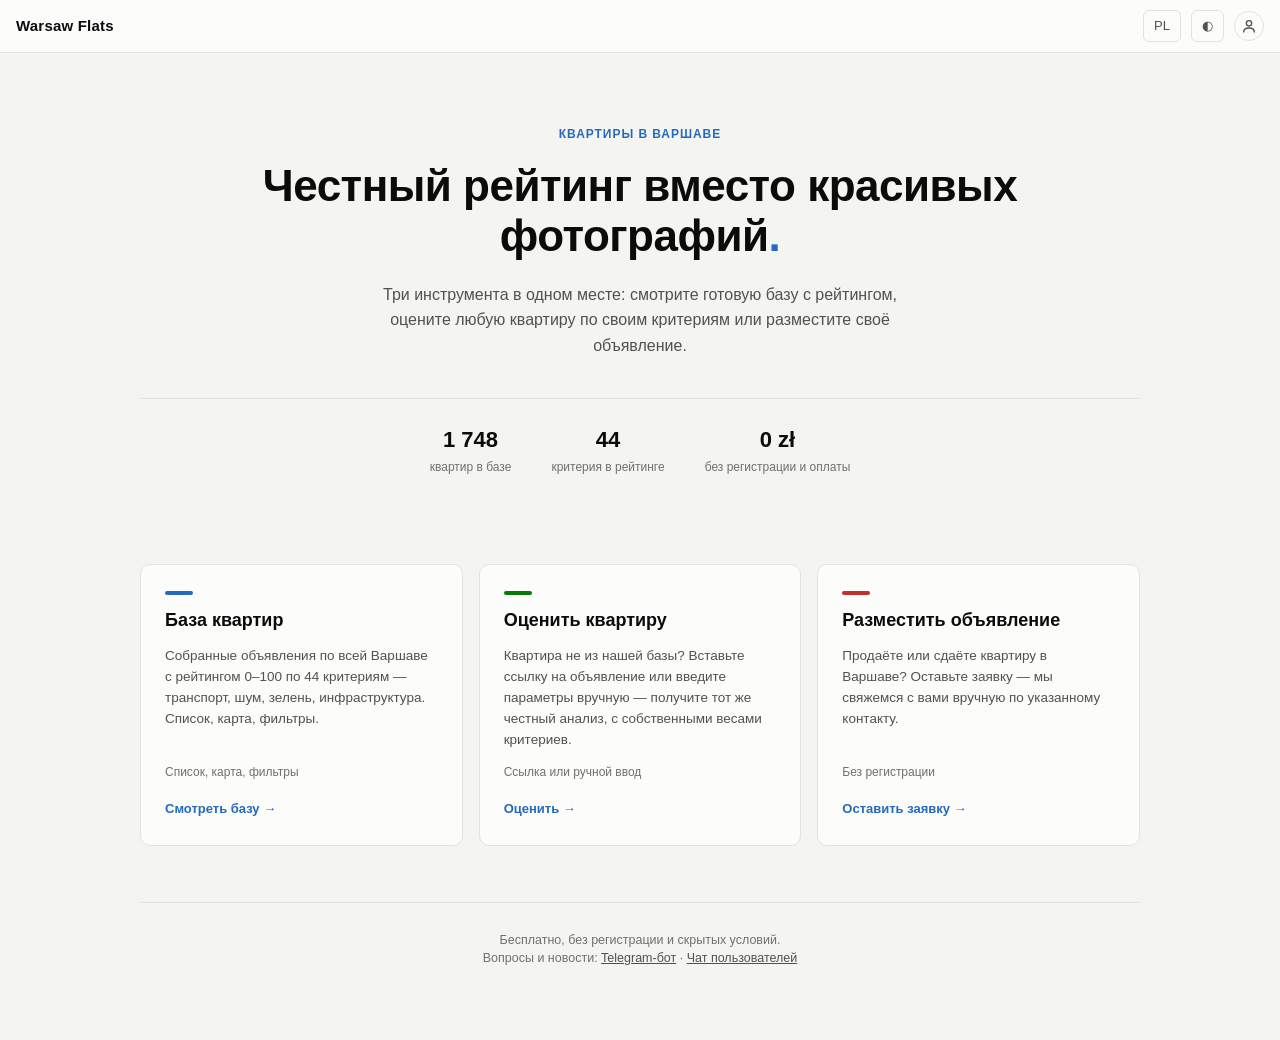
==== index.html @ 609e4dbf "Update site 2026-10-10 22:10" ====
<!doctype html>
<html lang="ru">
<head>
<meta charset="utf-8">
<meta name="viewport" content="width=device-width, initial-scale=1">
<!-- Хаб трёх модулей — без карты/Leaflet, CSP проще, чем у app.html. -->
<meta http-equiv="Content-Security-Policy" content="default-src 'self'; script-src 'self'; style-src 'self' 'unsafe-inline'; img-src 'self' data:; connect-src 'self' http://localhost:5050 http://127.0.0.1:5050 https://*.trycloudflare.com; font-src 'self'; object-src 'none'; base-uri 'none'; form-action 'none'">
<meta name="referrer" content="strict-origin-when-cross-origin">
<meta name="description" content="Warsaw Flats — база квартир в Варшаве с честным рейтингом, оценка любой квартиры по ссылке, размещение своего объявления.">
<title>Warsaw Flats</title>
<link rel="stylesheet" href="app.css?v=202610102210">
<link rel="stylesheet" href="ds.css?v=202610102210">
<style>
  /* Та же поправка, что у market.html/valuate.html/list-apartment.html:
     app.css держит html,body{height:100%}+body{display:flex;column} под
     «оболочку» app.html с внутренним скроллом списка — обычной странице
     это не подходит. */
  html, body { height: auto; min-height: 100%; }
  body { display: block; }

  /* Крупный герой + мелкая надпись-«эйбрау» над заголовком и акцентная
     точка в конце — приём с hubspot.com (референс юзера): там он держит
     внимание масштабом типографики, а не фото/иллюстрациями, чего у нас
     и нет. Свой акцентный цвет (--accent-fill), не их оранжевый. */
  .lnd-wrap { max-width: 1040px; margin: 0 auto; padding: 0 20px 72px; }
  .lnd-hero { padding: 72px 0 32px; text-align: center; }
  .lnd-eyebrow {
    display: block; font-size: 12px; font-weight: 700; letter-spacing: .08em;
    text-transform: uppercase; color: var(--accent-ink); margin: 0 0 18px;
  }
  .lnd-hero h1 {
    font-size: 44px; line-height: 1.15; margin: 0 0 20px; letter-spacing: -.5px;
    max-width: 780px; margin-left: auto; margin-right: auto;
  }
  .lnd-hero h1 .dot { color: var(--accent-fill); }
  .lnd-hero p { font-size: 16px; color: var(--ink-2); line-height: 1.6; max-width: 560px; margin: 0 auto; }

  /* Полоса честных цифр — тот же приём, что «Trusted by 306,000+ customers»
     у HubSpot, только без выдуманных масштабов: у нас реальные и скромные
     числа, и это нормально для личного проекта. */
  .lnd-stats {
    display: flex; justify-content: center; gap: 40px; flex-wrap: wrap;
    margin: 40px 0 0; padding: 24px 0 0; border-top: 1px solid var(--line);
  }
  .lnd-stats div { text-align: center; }
  .lnd-stats .n { font-size: 22px; font-weight: 700; color: var(--ink); font-variant-numeric: tabular-nums; }
  .lnd-stats .t { font-size: 12px; color: var(--ink-3); margin-top: 2px; }

  /* Три модуля — равноправные карточки, не одна главная + два второстепенных
     CTA (как на market.html, у той другая задача — питч для мигрантов). */
  .lnd-grid { display: grid; grid-template-columns: repeat(3, 1fr); gap: 16px; margin: 56px 0 0; }
  @media (max-width: 820px) { .lnd-grid { grid-template-columns: 1fr; } }

  .lnd-card {
    display: flex; flex-direction: column; gap: 12px;
    background: var(--surface); border: 1px solid var(--line); border-radius: var(--radius);
    padding: 26px 24px; text-decoration: none; color: var(--ink);
    transition: border-color .12s, transform .12s, box-shadow .12s;
  }
  .lnd-card:hover { border-color: var(--accent); transform: translateY(-2px); box-shadow: var(--shadow); }
  /* Цветной блок вместо эмодзи-иконки — тот же принцип, что цветные иконки
     у карточек HubSpot (Marketing Hub/Sales Hub), но абстрактный акцент,
     не пиктограмма: каждому модулю свой цвет из уже существующей палитры
     сайта (data-palette в body), не выдуманный новый. */
  .lnd-card .mark { width: 28px; height: 4px; border-radius: 2px; }
  .lnd-card:nth-child(1) .mark { background: var(--accent-fill); }
  .lnd-card:nth-child(2) .mark { background: var(--good); }
  .lnd-card:nth-child(3) .mark { background: var(--bad); }
  .lnd-card h2 { margin: 0; font-size: 18px; }
  .lnd-card p { margin: 0; font-size: 13.5px; color: var(--ink-2); line-height: 1.55; flex: 1; }
  .lnd-card .go {
    margin-top: 6px; font-size: 13px; font-weight: 600; color: var(--accent-ink);
    display: flex; align-items: center; gap: 4px;
  }
  .lnd-card .stat { font-size: 12px; color: var(--ink-3); }

  .lnd-foot { text-align: center; padding-top: 28px; margin-top: 56px; border-top: 1px solid var(--line); }
  .lnd-foot p { font-size: 12.5px; color: var(--ink-3); margin: 0; }

  @media (max-width: 600px) {
    .lnd-hero { padding: 48px 0 24px; }
    .lnd-hero h1 { font-size: 30px; }
    .lnd-stats { gap: 24px; }
  }

</style>
</head>
<body data-palette="#2a78d6,#0ca30c,#d03b3b">

<header class="top">
  <div class="brand">
    <strong style="font-size:15px;font-weight:700;letter-spacing:.2px;">Warsaw&nbsp;Flats</strong>
  </div>
  <div class="top-right">
    <button id="lang" class="ghost" title="Język / Язык">PL</button>
    <button id="theme" class="ghost" data-i18n-title="theme_t" data-i18n-aria="theme_t"
            title="Светлая / тёмная тема" aria-pressed="false">◐</button>
    <div class="profile" id="profile">
      <button id="profile-btn" class="ghost profile-btn" type="button"
              aria-haspopup="true" aria-expanded="false" aria-controls="profile-menu"
              data-i18n-aria="profile_a" aria-label="Профиль: избранное и скрытые">
        <svg width="16" height="16" viewBox="0 0 24 24" fill="none" stroke="currentColor"
             stroke-width="2" stroke-linecap="round" stroke-linejoin="round" aria-hidden="true">
          <circle cx="12" cy="8" r="4"></circle><path d="M4 21c0-4 4-6 8-6s8 2 8 6"></path>
        </svg>
        <span class="profile-dot" id="profile-dot" hidden></span>
      </button>
      <!-- Меню профиля по макету «Мой профиль» (канвас, 29.09) — одинаковое на всех
           страницах; тексты и счётчики — site-ui.js::initProfile (на app.html —
           app.js: там «Избранное»/«Скрытые» — переключатели списка). -->
      <div class="ds-popover profile-menu" id="profile-menu" hidden>
        <div class="ds-popover__head"><span class="ds-note" id="menu-status" data-i18n="profile_device">Это устройство · без входа</span></div>
        <div class="ds-popover__body menu-list">
          <a class="menu-row" id="menu-fav" href="app.html?view=fav"><span data-i18n="menu_fav">Избранное</span><span class="ds-pill__count menu-badge" hidden>0</span></a>
          <a class="menu-row" id="menu-hidden" href="app.html?view=hidden"><span data-i18n="menu_hidden">Скрытые</span><span class="ds-pill__count menu-badge" hidden>0</span></a>
          <a class="menu-row" id="menu-places" href="app.html#places"><span data-i18n="menu_places">Мои места</span><span class="ds-pill__count menu-badge" hidden>0</span></a>
          <a class="menu-row" id="menu-profile" href="profile.html"><span data-i18n="menu_profile">Мой профиль →</span></a>
        </div>
        <div class="ds-popover__foot" id="menu-login-foot">
          <a class="ds-btn ds-btn--link menu-login" href="https://t.me/Flats_Warsaw_Bot" target="_blank" rel="noopener" data-i18n="menu_login">Войти через Telegram</a>
        </div>
      </div>
    </div>
  </div>
</header>

<div class="lnd-wrap">

  <section class="lnd-hero">
    <span class="lnd-eyebrow" data-i18n="eyebrow">Квартиры в Варшаве</span>
    <h1><span data-i18n="hero_h1">Честный рейтинг вместо красивых фотографий</span><span class="dot">.</span></h1>
    <p data-i18n="hero_p">Три инструмента в одном месте: смотрите готовую базу с рейтингом,
      оцените любую квартиру по своим критериям или разместите своё
      объявление.</p>

    <div class="lnd-stats">
      <div><div class="n" id="lnd-count">—</div><div class="t" data-i18n="stat_count">квартир в базе</div></div>
      <div><div class="n">44</div><div class="t" data-i18n="stat_criteria">критерия в рейтинге</div></div>
      <div><div class="n">0&nbsp;zł</div><div class="t" data-i18n="stat_free">без регистрации и оплаты</div></div>
    </div>
  </section>

  <div class="lnd-grid">

    <a class="lnd-card" href="app.html">
      <span class="mark"></span>
      <h2 data-i18n="card1_h2">База квартир</h2>
      <p data-i18n="card1_p">Собранные объявления по всей Варшаве с рейтингом 0–100 по 44
        критериям — транспорт, шум, зелень, инфраструктура. Список, карта,
        фильтры.</p>
      <span class="stat" data-i18n="card1_stat">Список, карта, фильтры</span>
      <span class="go" data-i18n="card1_go">Смотреть базу →</span>
    </a>

    <a class="lnd-card" href="valuate.html">
      <span class="mark"></span>
      <h2 data-i18n="card2_h2">Оценить квартиру</h2>
      <p data-i18n="card2_p">Квартира не из нашей базы? Вставьте ссылку на объявление
        или введите параметры вручную — получите тот же честный анализ, с
        собственными весами критериев.</p>
      <span class="stat" data-i18n="card2_stat">Ссылка или ручной ввод</span>
      <span class="go" data-i18n="card2_go">Оценить →</span>
    </a>

    <a class="lnd-card" href="list-apartment.html">
      <span class="mark"></span>
      <h2 data-i18n="card3_h2">Разместить объявление</h2>
      <p data-i18n="card3_p">Продаёте или сдаёте квартиру в Варшаве? Оставьте заявку — мы
        свяжемся с вами вручную по указанному контакту.</p>
      <span class="stat" data-i18n="card3_stat">Без регистрации</span>
      <span class="go" data-i18n="card3_go">Оставить заявку →</span>
    </a>

  </div>

  <div class="lnd-foot">
    <p data-i18n="foot_p">Бесплатно, без регистрации и скрытых условий.</p>
    <p class="site-contacts">
      <span data-i18n="contacts_lbl">Вопросы и новости:</span>
      <a href="https://t.me/Flats_Warsaw_Bot" target="_blank" rel="noopener" data-i18n="contacts_bot">Telegram-бот</a>
      <span aria-hidden="true">·</span>
      <a href="https://t.me/+MnKC3mml9b0xYjc0" target="_blank" rel="noopener" data-i18n="contacts_chat">Чат пользователей</a>
    </p>
  </div>

</div>

<script src="homepage.js?v=202610102210" type="module"></script>

</body>
</html>
---- app.css ----
/* Warsaw Flats — прототип нового интерфейса.
   Роли-переменные, а не сырые hex: светлая/тёмная тема меняются в одном месте.
   Значения — из проверенной палитры (см. dataviz/references/palette.md);
   контраст к обеим поверхностям ≥3:1 проверен. */

:root {
  color-scheme: light;
  --surface:        #fcfcfb;   /* карточки, панели */
  --plane:          #f4f4f1;   /* фон страницы, под карточками */
  --line:           #e3e2dd;
  --ink:            #0b0b0b;
  --ink-2:          #52514e;   /* вторичный текст */
  /* Аудит a11y-18: #86857f давал 3.61:1 на --surface и 3.36:1 на --plane —
     ниже нормы AA 4.5:1 для мелкого текста (.filters label 12px, .count
     13px, .facts dt 12.5px, .rrow 12px и др.). Тот же приём, что у a11y-19
     (--good/--bad) — темнее, посчитано программно под обе поверхности. */
  --ink-3:          #71706b;   /* подписи, единицы — 4.83:1/4.5:1 на surface/plane */
  --accent:         #2a78d6;   /* шкалы осей: одна величина — один hue */
  --accent-soft:    #cde2fb;   /* дорожка шкалы */
  /* Акцент для ТЕКСТА. Отдельно от --accent: тот подобран для заливок и на
     светлом фоне даёт 4.30:1 — ниже нормы 4.5 для мелкого текста.
     Здесь на шаг темнее (5.26:1), в тёмной теме наоборот светлее (4.79:1). */
  --accent-ink:     #256abf;
  /* Заливка выбранных состояний (вкладка, чип, раскрытая панель). Тоже
     отдельно от --accent: белый текст на нём даёт 4.42:1 в светлой теме и
     3.64:1 в тёмной — ниже нормы. На этом шаге 5.39:1 в обеих. */
  --accent-fill:    #256abf;
  /* Аудит a11y-19: --good/--bad не были переопределены в тёмной теме —
     значения ниже подобраны отдельно под каждую пару поверхностей (surface/
     plane), тот же приём, что уже применён к --accent-ink/--accent-fill выше.
     Заодно у САМОГО --good нашёлся отдельный, не связанный с темой изъян:
     #0ca30c даёт 3.27:1 на светлом --surface — ниже нормы 4.5:1 для мелкого
     текста (.fair.good 11.5px, .cmp-best 12.5px) независимо от темы; сюда
     взята более тёмная версия. --bad на светлом уже был ок по --surface
     (4.68:1), но на --plane — 4.36:1, тоже чуть ниже нормы; тоже подтянут. */
  --good:           #087a08;   /* дешевле рынка — 5.39:1/5.02:1 на surface/plane */
  --bad:            #c03030;   /* дороже рынка — 5.52:1/5.14:1 на surface/plane */
  /* высота шапки + полосы фильтров: под ними начинается шторка */
  --chrome-h:       88px;
  --radius:         10px;
  --shadow:         0 1px 3px rgba(0,0,0,.07), 0 6px 20px rgba(0,0,0,.05);
}
@media (prefers-color-scheme: dark) {
  :root:where(:not([data-theme="light"])) {
    color-scheme: dark;
    --surface: #1a1a19; --plane: #0d0d0d; --line: #333330;
    --ink: #ffffff; --ink-2: #c3c2b7; --ink-3: #8b8a81;
    --accent: #3987e5; --accent-soft: #184f95; --accent-ink: #3987e5; --accent-fill: #256abf;
    /* --good/--bad светлой темы (#087a08/#c03030) слишком тёмные для тёмного
       фона — 3.15:1/5.?:1, первое ниже нормы. Свои значения под тёмные
       surface/plane (аудит a11y-19). */
    --good: #16cc16; --bad: #e06060;
    --shadow: 0 1px 3px rgba(0,0,0,.5), 0 6px 20px rgba(0,0,0,.4);
  }
}
:root[data-theme="dark"] {
  color-scheme: dark;
  --surface: #1a1a19; --plane: #0d0d0d; --line: #333330;
  --ink: #ffffff; --ink-2: #c3c2b7; --ink-3: #8b8a81;
  --accent: #3987e5; --accent-soft: #184f95; --accent-ink: #3987e5; --accent-fill: #256abf;
  --good: #16cc16; --bad: #e06060;
  --shadow: 0 1px 3px rgba(0,0,0,.5), 0 6px 20px rgba(0,0,0,.4);
}

* { box-sizing: border-box; }
/* Страница не должна ездить вбок ни при какой ширине: смотреть там нечего,
   а на телефоне это читается как поломка. Переполнение шапки чиним по месту
   (ниже), а это — страховка на случай, если что-то ещё вылезет за край. */
html, body { height: 100%; max-width: 100%; overflow-x: hidden; }
body {
  margin: 0; background: var(--plane); color: var(--ink);
  font: 14px/1.5 -apple-system, BlinkMacSystemFont, "Segoe UI", Roboto, sans-serif;
  display: flex; flex-direction: column;
}

/* ── Шапка ───────────────────────────────────────────────────────────────── */
.top {
  display: flex; justify-content: space-between; align-items: center; gap: 16px;
  padding: 10px 16px; background: var(--surface); border-bottom: 1px solid var(--line);
}
.brand { display: flex; align-items: baseline; gap: 10px; }
.brand-home {
  font: inherit; font-size: 15px; font-weight: 700; letter-spacing: .2px;
  color: var(--ink); background: none; border: 0; padding: 0; cursor: pointer; border-radius: 4px;
  text-decoration: none; display: inline-block;   /* класс общий с <a> на других страницах */
}
.brand-home:hover { color: var(--accent-ink); }
.brand-home:focus-visible { outline: 2px solid var(--accent-ink); outline-offset: 3px; }
.count { color: var(--ink-3); font-size: 13px; white-space: nowrap; }
/* «🚫 N скрыто» рядом со счётчиком — ссылка-переключатель показа скрытых */
.count-hidden { background: none; border: 0; padding: 0 2px; font: inherit; font-size: 13px;
  color: var(--accent-ink); cursor: pointer; white-space: nowrap; margin: 0 auto 0 -4px; }
.count-hidden:hover { text-decoration: underline; }
.top-right { display: flex; align-items: center; gap: 10px; }
.sort { display: flex; align-items: center; gap: 6px; color: var(--ink-2); font-size: 13px; }

select, input[type=number] {
  background: var(--surface); color: var(--ink);
  border: 1px solid var(--line); border-radius: 6px; padding: 4px 7px; font: inherit; font-size: 13px;
}
input[type=number] { width: 76px; }
input[type=number]::-webkit-outer-spin-button,
input[type=number]::-webkit-inner-spin-button { -webkit-appearance: none; margin: 0; }
input[type=number] { -moz-appearance: textfield; }

.ghost {
  background: var(--surface); color: var(--ink-2); border: 1px solid var(--line);
  border-radius: 6px; padding: 5px 10px; font: inherit; font-size: 13px; cursor: pointer;
}
.ghost:hover { border-color: var(--ink-3); color: var(--ink); }
/* Кнопка «Фильтры» выглядит ровно как НЕвыбранная вкладка. Никакой подсветки:
   заливка в этой шапке означает «этот раздел открыт» и принадлежит вкладкам
   «Список»/«Карта». Отмечать ею ещё и наличие активных фильтров — значит
   давать одному приёму два несовместимых смысла. */
#flt-toggle {
  background: var(--surface); color: var(--ink-2);
  border: 1px solid var(--line); border-radius: 6px;
  padding: 5px 12px; font-size: 13px;
}
#flt-toggle:hover { border-color: var(--ink-3); color: var(--ink); }
/* Раскрытая панель = выбранный раздел, вид ровно как у активной вкладки */
#flt-toggle[aria-expanded="true"] {
  background: var(--accent-fill); border-color: var(--accent-fill); color: #fff;
}

/* ── Фильтры: компактная строка (пилюли) + чипы активных + полная панель ────
   Было: одна открытая полоса лейблов. Стало (аудит 2026-09-22, макет Design):
   3 «быстрых» пилюли со своими поповерами (Цена/Комнаты/Район, переиспользуют
   те же #f-pmin.. и т.д.) + «Ещё фильтры N» → полная панель секциями + чипы
   активных фильтров под строкой. На телефоне поповеров нет — всё содержимое
   идёт одной лентой секций внутри той же полноэкранной шторки, что и раньше
   (см. @media ниже). */
.filters {
  display: flex; flex-direction: column; position: relative;
  background: var(--surface); border-bottom: 1px solid var(--line);
}
/* Заголовок панели нужен только на телефоне, где она открывается поверх экрана */
.flt-head { display: none; }

.flt-bar { display: flex; flex-wrap: wrap; align-items: center; gap: 8px; padding: 9px 16px; }
.flt-spacer { flex: 1; }
.reset-link {
  background: none; border: none; color: var(--ink-3); font: inherit; font-size: 12px;
  cursor: pointer; text-decoration: underline;
}
.reset-link:hover { color: var(--ink-2); }
.btn-primary {
  background: var(--accent-fill); color: #fff; border: none; border-radius: 8px;
  padding: 9px 18px; font: inherit; font-size: 13px; font-weight: 600; cursor: pointer;
}
.btn-primary:hover { filter: brightness(1.06); }

/* Пилюли: Цена / Комнаты / Район / «Ещё фильтры» */
.pop { position: relative; }
.pill {
  display: flex; align-items: center; gap: 6px;
  background: var(--surface); color: var(--ink); border: 1px solid var(--line);
  border-radius: 999px; padding: 7px 12px 7px 14px; font: inherit; font-size: 13px; cursor: pointer;
  white-space: nowrap;
}
.pill:hover { border-color: var(--ink-3); }
.pill[aria-expanded="true"] { border-color: var(--accent); }
.pill-val { color: var(--accent-ink); font-weight: 600; }
.pill-car { color: var(--ink-3); font-size: 11px; }
.pill-more { border-color: var(--line); color: var(--ink-2); }
.pill-more.pill-on, .pill-more[aria-expanded="true"] {
  background: var(--accent-fill); border-color: var(--accent-fill); color: #fff;
}
.pill-more.pill-on .pill-badge, .pill-more[aria-expanded="true"] .pill-badge {
  background: #fff; color: var(--accent-ink);
}
.pill-badge {
  background: var(--accent-fill); color: #fff; border-radius: 999px;
  font-size: 11px; font-weight: 700; padding: 1px 7px; min-width: 16px; text-align: center;
}

/* Поповеры пилюль — тот же приём, что у .axf-box (плавающая карточка) */
.pop-box {
  position: absolute; z-index: 900; top: calc(100% + 6px); left: 0;
  min-width: 220px; padding: 12px 14px;
  background: var(--surface); border: 1px solid var(--line);
  border-radius: var(--radius); box-shadow: var(--shadow);
}
.pop-box-wide { min-width: 260px; }
.pop-box[hidden] { display: none; }

/* Активные фильтры — чипами, с крестиком на каждом */
.flt-chips { display: flex; flex-wrap: wrap; gap: 6px; padding: 0 16px 10px; }
.flt-chips[hidden] { display: none; }
.achip {
  display: flex; align-items: center; gap: 6px;
  border: 1px solid var(--line); background: var(--plane); color: var(--ink-2);
  border-radius: 999px; padding: 5px 6px 5px 12px; font-size: 12px;
}
.achip button {
  border: 0; background: none; color: var(--ink-3); font-size: 13px; line-height: 1;
  cursor: pointer; padding: 2px;
}
.achip button:hover { color: var(--ink); }

/* Полная панель фильтров: пристыкована к колонке списка (та же ширина, тот же
   левый край), а не произвольная плавающая карточка — иначе она визуально
   не «принадлежала» ни списку, ни фильтрам сверху. Верхние углы не скруглены —
   она встык продолжает полосу фильтров, а не парит отдельно от неё. */
.flt-panel {
  position: absolute; z-index: 900; top: 100%; left: 0;
  width: var(--list-w, 380px); max-height: min(78vh, 700px);
  display: flex; flex-direction: column;
  background: var(--surface); border: 1px solid var(--line); border-top: none;
  border-radius: 0 0 12px 12px; box-shadow: var(--shadow); overflow: hidden;
}
.flt-panel[hidden] { display: none; }
.flt-panel-body { flex: 1; overflow-y: auto; padding: 16px 18px; display: flex; flex-direction: column; gap: 20px; }
.flt-panel-foot {
  flex: 0 0 auto; border-top: 1px solid var(--line); padding: 12px 18px;
  display: flex; align-items: center; justify-content: space-between;
}
/* «Быстрые» — домашняя секция для полей Цены/Комнат только на телефоне
   (на десктопе те же поля живут в поповерах пилюль, см. moveQuickFields в app.js) */
#fgrp-quick { display: none; }

.fgrp-t {
  margin: 0 0 10px; font-size: 11px; font-weight: 700; letter-spacing: .03em;
  text-transform: uppercase; color: var(--ink-2);
}
.field-label { display: block; font-size: 12px; color: var(--ink-2); margin: 10px 0 6px; }
.field-label:first-of-type { margin-top: 0; }
.fld-row { display: flex; gap: 8px; }
.fld { flex: 1; min-width: 0; }
.fld > span { display: block; font-size: 11px; color: var(--ink-2); margin-bottom: 3px; }
.fld-narrow { max-width: 120px; }

/* Ввод личного адреса прямо на сайте (юзер 2026-09-27) — считает бэкенд
   6.valuate/api.py::/commute, работает только локально (см. commute_hint
   в app.js) — поэтому вся секция скрыта на публичном сайте (bindCommuteSetup). */
.commute-row { display: flex; gap: 8px; }
.commute-row input[type=text] {
  flex: 1; min-width: 0;
  background: var(--surface); color: var(--ink);
  border: 1px solid var(--line); border-radius: 6px; padding: 4px 8px; font: inherit; font-size: 13px;
}
.commute-msg { font-size: 12px; color: var(--ink-2); margin-top: 6px; }
.commute-msg.err { color: var(--bad); }

.dist-list {
  border: 1px solid var(--line); border-radius: 8px; padding: 8px 10px;
  max-height: 160px; overflow-y: auto; display: flex; flex-direction: column; gap: 6px;
}
.dist-list label { display: flex; align-items: center; gap: 8px; font-size: 13px; color: var(--ink); cursor: pointer; }

.chips { display: flex; gap: 6px; flex-wrap: wrap; }
.chip {
  border: 1px solid var(--line); background: var(--surface); color: var(--ink-2);
  border-radius: 999px; padding: 5px 12px; font-size: 12px; cursor: pointer; user-select: none;
}
.chip[aria-pressed="true"] { background: var(--accent-fill); border-color: var(--accent-fill); color: #fff; }

/* ── Профиль (шапка): избранное/скрытые вместо ряда тегов ─────────────────── */
.profile { position: relative; }
.profile-btn { position: relative; display: grid; place-items: center; width: 30px; height: 30px; padding: 0; border-radius: 50%; }
.profile-btn[aria-expanded="true"] {
  border-color: var(--accent); background: var(--accent-soft); color: var(--accent-ink);
}
.profile-dot {
  position: absolute; top: -2px; right: -2px; width: 9px; height: 9px; border-radius: 50%;
  background: var(--accent-fill); border: 2px solid var(--surface);
}
.profile-dot[hidden] { display: none; }
/* Меню профиля — ds-popover (вид из ds.css); здесь место на странице и строки.
   z-index выше всего в этой зоне экрана (юзер поймал живьём: карточка-шторка
   .sheet — 1200, панель слоёв Leaflet ~1000 — рисовались НАД открытым меню). */
.profile-menu { position: absolute; z-index: 1500; top: 40px; right: 0; width: 280px; }
.profile-menu .menu-list { gap: 2px; }
.menu-row {
  display: flex; align-items: center; justify-content: space-between; width: 100%;
  height: 36px; padding: 0 10px; box-sizing: border-box; border: 0; background: none;
  border-radius: var(--r-control); font: inherit; font-size: var(--fs-control);
  color: var(--ink); text-decoration: none; cursor: pointer; text-align: left;
}
.menu-row:hover { background: var(--plane); }
/* «Конфиденциальность» — второстепенная строка меню профиля (10.10.2026) */
.menu-row--sub { height: auto; padding: 10px 10px 6px; margin-top: 4px; border-top: 1px solid var(--line);
                 border-radius: 0; font-size: 12px; color: var(--ink-3); }
.menu-row[aria-pressed="true"] { background: var(--accent-soft); color: var(--accent-ink); }
.menu-login.ds-btn { height: auto; padding: 0; color: var(--accent-ink); text-decoration: none; }

/* ── Раскладка: список + карта ───────────────────────────────────────────── */
/* Ширина списка — переменная: её меняет перетаскивание разделителя, значение
   переживает перезагрузку. 380px по умолчанию вместо прежних 44% экрана:
   на широком мониторе список занимал половину площади. */
.split {
  flex: 1; display: grid;
  grid-template-columns: var(--list-w, 380px) 6px 1fr;
  min-height: 0;
}
/* Разделитель. Плавный переход только на сворачивании — при перетаскивании
   он бы «догонял» курсор с задержкой */
body.animating .split { transition: grid-template-columns .2s ease; }

.gutter {
  cursor: col-resize; background: var(--line);
  border-left: 1px solid var(--surface); border-right: 1px solid var(--surface);
}
.gutter:hover, .gutter:focus-visible, body.dragging .gutter { background: var(--accent); }
body.dragging { cursor: col-resize; user-select: none; }
/* Свёрнутый список: колонка схлопывается в ноль, карта занимает всё.
   Именно grid-колонка, а не display:none — так переход плавный, а состояние
   прокрутки и уже отрисованные карточки не теряются. */
/* Разделитель НЕ убираем из потока при сворачивании: он элемент сетки, и
   display:none оставил бы 2 элемента на 3 объявленные колонки — карта получала
   нулевую и исчезала. Схлопываем шириной, а не удалением. */
body.collapsed .split { grid-template-columns: 0 0 1fr; }
body.collapsed .gutter { pointer-events: none; }
body.collapsed .list-col { overflow: hidden; }
body.collapsed .list { padding: 0; }
body.collapsed .list-head { padding: 0; border-color: transparent; }
body.collapsed .map-wrap { border-left: none; }
/* Список получил свою строку-заголовок (сортировка) над карточками — раньше
   .list была прямым grid-ребёнком .split, теперь это .list-col (колонка
   .list-head + .list), а .list только скроллится внутри неё. */
/* min-width: 0 обязателен: у grid-детей минимальная ширина по умолчанию равна
   ширине содержимого, и колонка «0» просто не схлопнулась бы */
.list-col { display: flex; flex-direction: column; min-height: 0; min-width: 0; }
.list-head {
  flex: 0 0 auto; display: flex; align-items: center; justify-content: space-between; gap: 10px;
  padding: 8px 12px; border-bottom: 1px solid var(--line); background: var(--surface);
}
/* На дефолтной ширине колонки (380px) счётчику «N из M» и подписи+селекту
   сортировки вместе не хватает места — подпись «Сортировка» уходит
   скринридеру, сама стрелка сортировки (цена ↑/рейтинг ↓...) и так понятна
   по позиции прямо над списком. В .filters (телефон) подпись остаётся —
   там это единственный текст в строке, простора достаточно. */
.list-head .sort span { position: absolute; width: 1px; height: 1px; padding: 0; margin: -1px;
  overflow: hidden; clip: rect(0,0,0,0); white-space: nowrap; border: 0; }
/* Блочная раскладка, а не flex+gap: при виртуализации между распорками
   добавлялись бы лишние зазоры и высота полосы прокрутки уезжала */
.list { flex: 1; overflow-y: auto; padding: 12px; min-width: 0; min-height: 0; }
.map-wrap { border-left: 1px solid var(--line); min-height: 0; }
#map { width: 100%; height: 100%; background: var(--plane); }
/* Leaflet ставит контейнеру tabindex (клавиатурный пан стрелками) — клик
   мышью по карте его тоже фокусирует, и браузер рисовал синюю рамку вокруг
   всей карты (юзер поймал живьём). :focus-visible тут не спасает: для
   div с tabindex (не родного интерактивного элемента вроде button/input)
   Chrome считает фокус-по-клику «видимым» тоже — проверено живым тестом.
   Клавиатурный пан картой — редкий сценарий, жертвуем его индикацией ради
   убранной рамки при обычной работе мышью/тачпадом. */
.leaflet-container:focus, .leaflet-container:focus-visible { outline: none; }

/* Зум-контрол Leaflet рисуется своими стилями (белый фон, чёрный текст) —
   без переопределения в тёмной теме это единственный белый прямоугольник
   на тёмной карте. Перенесён в правый нижний угол (initMap) — тут только тема. */
.leaflet-control-zoom a {
  background: var(--surface); color: var(--ink); border-color: var(--line) !important;
}
.leaflet-control-zoom a:hover { background: var(--plane); }
.leaflet-bar { border-color: var(--line) !important; box-shadow: var(--shadow); }

/* ── Карточка в списке ───────────────────────────────────────────────────── */
.card {
  background: var(--surface); border: 1px solid var(--line); border-radius: var(--radius);
  padding: 11px 13px; margin-bottom: 10px; cursor: pointer; transition: border-color .12s, transform .12s;
}
.card:hover { border-color: var(--accent); }
.card[data-active="1"] { border-color: var(--accent); box-shadow: var(--shadow); }

.card-head { display: flex; align-items: baseline; gap: 8px; }
/* min-width:0 обязателен: без него flex-элемент не даёт себя сжать
   и обрезание многоточием не срабатывает */
.loc {
  font-weight: 600; font-size: 13.5px;
  min-width: 0; overflow: hidden; text-overflow: ellipsis; white-space: nowrap;
}
.card-head .price { margin-left: auto; }
.price { font-weight: 700; font-size: 15px; white-space: nowrap; }
.card-sub { display: flex; flex-wrap: wrap; gap: 4px 10px; color: var(--ink-2); font-size: 12.5px; margin-top: 3px; }
.sep { color: var(--ink-3); }

/* Бейдж «дешевле/дороже рынка» — статусный цвет ВСЕГДА со знаком и подписью,
   цвет сам по себе смысла не несёт (требование доступности) */
.fair { font-size: 11.5px; font-weight: 600; white-space: nowrap; }
.fair.good { color: var(--good); }
.fair.bad  { color: var(--bad); }

/* Шкалы осей: длина = значение, цвет один — это одна и та же величина
   (перцентиль 0–100), а не разные сущности. Идентичность несёт подпись. */
.axes { margin-top: 9px; display: grid; grid-template-columns: auto 1fr auto; gap: 3px 8px; align-items: center; }
.ax-name { font-size: 11px; color: var(--ink-3); white-space: nowrap; }
/* display:block обязателен: <span> по умолчанию строчный, а к строчным
   не применяются ни width, ни height — заливка не рисовалась вовсе,
   и все шкалы выглядели одинаковыми (баг прототипа 2026-07-27) */
.ax-track { display: block; height: 6px; background: var(--accent-soft); border-radius: 3px; overflow: hidden; }
.ax-fill  { display: block; height: 100%; background: var(--accent); border-radius: 3px; min-width: 2px; }
.ax-val { font-size: 11px; color: var(--ink-2); font-variant-numeric: tabular-nums; min-width: 22px; text-align: right; }

/* Общий рейтинг — первой строкой, в том же ряду с осями. Разделителя нет:
   граница рвалась на три куска (сетка из трёх колонок), а padding у дорожки
   уводил заливку вверх — .ax-fill считает height:100% от блока с отступом.
   Выделяем только начертанием. */
.ax-name.ax-total { font-weight: 600; color: var(--ink-2); }
.ax-val.ax-total { font-weight: 700; color: var(--ink); }

.gap-note { margin-top: 7px; font-size: 11px; color: var(--ink-3); font-style: italic; }

/* ── Карточка-шторка ─────────────────────────────────────────────────────── */
/* Шторка начинается ПОД шапкой и полосой фильтров, а не от верха окна:
   раньше top:0 накрывал их собой, и фильтры были недоступны, пока карточка
   открыта. Высота считается от того же смещения, поэтому прокрутка внутри
   остаётся своей. */
.sheet {
  position: fixed; right: 0; top: var(--chrome-h); bottom: 0;
  width: min(390px, 92vw);
  background: var(--surface); border-left: 1px solid var(--line); box-shadow: var(--shadow);
  padding: 14px 16px; overflow-y: auto; z-index: 1200;
}
.sheet[hidden] { display: none; }
.sheet-close {
  position: absolute; right: 12px; top: 10px;
  background: none; border: none; color: var(--ink-3); font-size: 17px; cursor: pointer;
}
.sheet h2 { margin: 0 24px 4px 0; font-size: 15.5px; line-height: 1.35; }
.price-row { display: flex; align-items: center; justify-content: space-between; gap: 10px; }
.sheet .price { font-size: 18px; }
/* Скрыть/избранное в шапке карточки (юзер 2026-09-27) — те же компоненты
   .fav-btn/.hide-btn, что в списке слева, просто ещё одно место их вызова. */
.price-actions { display: flex; align-items: center; gap: 8px; }
.facts { margin: 12px 0; display: grid; grid-template-columns: auto 1fr; gap: 5px 12px; font-size: 12.5px; }
.facts dt { color: var(--ink-3); }
.facts dd { margin: 0; }
.sheet-links { display: flex; flex-wrap: wrap; gap: 12px; margin-top: 14px; font-size: 13px; }
/* Раньше — голые текстовые ссылки, юзер 2026-09-27 попросил сделать кнопками
   (рамка/фон/паддинг, тот же паттерн, что у соседних кнопок действия) —
   тем же заходом убрал акцентный синий цвет текста: выглядит как обычная
   кнопка, тон текста — обычный, не ссылочный. Соседние #hide-btn/#fav-btn
   (текстовые дублёры иконок из шапки) — убраны тем же днём, следующим
   сообщением: иконки в шапке признаны достаточными. */
.sheet-links a {
  display: inline-block; color: var(--ink-2); text-decoration: none;
  padding: 6px 12px; border: 1px solid var(--line); border-radius: 6px; background: var(--surface);
}
.sheet-links a:hover { background: var(--plane); }
/* Галерея: крупный кадр фиксированной высоты, чтобы карточка не прыгала
   при переключении между вертикальными и горизонтальными снимками */
.ph { position: relative; margin: 12px 0 4px; }
.ph-main {
  width: 100%; height: 190px; object-fit: cover;
  border-radius: 8px; display: block; background: var(--plane);
}
/* Стрелки поверх кадра. Появляются на наведении, но на тач-экранах
   hover не бывает — там показываем всегда */
.ph-nav {
  position: absolute; top: 95px; transform: translateY(-50%);
  width: 30px; height: 44px; border: none; border-radius: 6px;
  background: rgba(0,0,0,.45); color: #fff; font-size: 20px; line-height: 1;
  cursor: pointer; opacity: .75; transition: opacity .12s, background .12s;
}
/* Видны всегда, а не только на hover: спрятанную стрелку не находят,
   и на тач-экранах hover не наступает вовсе */
.ph:hover .ph-nav, .ph-nav:focus-visible { opacity: 1; }
.ph-nav:hover { background: rgba(0,0,0,.75); }
.ph-nav:focus-visible { outline: 2px solid var(--accent); outline-offset: 2px; }
.ph-nav.prev { left: 6px; }
.ph-nav.next { right: 6px; }


.ph-strip {
  display: flex; gap: 5px; margin-top: 5px;
  overflow-x: auto; scrollbar-width: thin; padding-bottom: 3px;
}
.ph-th {
  width: 58px; height: 44px; object-fit: cover; border-radius: 5px;
  flex: 0 0 auto; cursor: pointer; opacity: .55; transition: opacity .12s;
  border: 2px solid transparent;
}
.ph-th:hover { opacity: .85; }
.ph-th.on { opacity: 1; border-color: var(--accent); }
/* Счётчик кадров — поверх снимка, читаемо на любом фоне */
.ph-n {
  position: absolute; right: 8px; top: 8px;
  background: rgba(0,0,0,.62); color: #fff;
  font-size: 11px; padding: 2px 7px; border-radius: 999px;
  font-variant-numeric: tabular-nums;
}

/* «Что рядом»: две сворачиваемые секции. Знак несёт подпись (Плюсы/Минусы) и
   полоса слева — цвет один смысла не несёт */
.dist { margin-top: 14px; }
.dist > summary { cursor: pointer; font-weight: 600; font-size: 13px; }
/* Переключатель сортировки «Что рядом» (юзер попросил вернуть 2026-09-27) —
   маленькие текстовые кнопки-таблетки, без emoji (в духе буллетов выше). */
.dsort { display: flex; gap: 6px; margin: 8px 0 2px 4px; }
.dsort-btn {
  border: 1px solid var(--line); background: none; color: var(--ink-2);
  font-size: 11px; padding: 3px 8px; border-radius: 999px; cursor: pointer;
}
.dsort-btn.on { border-color: var(--accent); color: var(--accent); font-weight: 600; }
.dsec { margin: 8px 0 0 4px; }
.dsec > summary { cursor: pointer; font-size: 12px; color: var(--ink-2); }
.dsec.pos > summary::marker { color: var(--good); }
.dsec.neg > summary::marker { color: var(--bad); }
.drow {
  display: flex; justify-content: space-between; align-items: baseline; gap: 12px;
  padding: 4px 0 4px 9px; margin-top: 3px; font-size: 12px;
  border-left: 3px solid var(--line);
}
.dsec.pos .drow { border-left-color: var(--good); }
.dsec.neg .drow { border-left-color: var(--bad); }
/* Буллет вместо убранных emoji перед названием слоя (юзер 2026-09-26) —
   цвет левой границы строки (зелёный/красный) уже показывает плюс/минус,
   точка — просто маркер списка, отдельно от заголовка/значения.
   Висячий отступ (text-indent отрицательный + padding-left той же величины) —
   без него вторая строка (название объекта через <br>) начиналась вровень с
   буллетом, а не с текстом подписи над ней — левый край получался рваным
   (юзер 2026-09-27). */
.drow > span { padding-left: 14px; text-indent: -14px; }
.drow > span::before { content: "•"; margin-right: 6px; color: var(--ink-3); }
.drow b { white-space: nowrap; font-variant-numeric: tabular-nums; }
.drow a { color: var(--accent); }
.dw { color: var(--ink-3); font-weight: normal; }

/* Снятые с продажи: приглушены целиком — это история, а не предложение */
/* на одном уровне с «Что рядом» и в том же виде (09.10.2026) */
.rem { margin-top: 14px; }
.rem > summary { cursor: pointer; font-size: 13px; font-weight: 600; color: var(--ink); }
.rem-hint { display: block; margin-top: 6px; font-size: 12px; color: var(--ink-3); }
.rrow {
  padding: 7px 0 7px 9px; margin-top: 4px; font-size: 12px;
  color: var(--ink-3); border-left: 3px solid var(--line);
}
.rrow .roff { font-size: 10px; }
.rrow a { color: var(--ink-3); text-decoration: underline; }

/* Фильтр по осям: складной, живёт внутри секции «Рейтинг» полной панели —
   поэтому без собственного плавающего позиционирования (было нужно, пока
   лежал прямо в открытой полосе фильтров). */
.axf { position: relative; margin-top: 12px; }
.axf > summary {
  cursor: pointer; font-size: 12px; color: var(--ink-2);
  border: 1px solid var(--line); border-radius: 6px; padding: 5px 10px;
  list-style: none; user-select: none;
}
.axf > summary::-webkit-details-marker { display: none; }
.axf[open] > summary { border-color: var(--accent); color: var(--ink); }
.axf-box {
  position: static; margin-top: 8px; min-width: 0; padding: 0;
  background: none; border: none; box-shadow: none;
}
.axf-hint { margin: 0 0 9px; font-size: 11px; color: var(--ink-2); line-height: 1.4; }
.axf-row {
  display: flex; align-items: center; justify-content: space-between;
  gap: 12px; margin-top: 6px; font-size: 12px; color: var(--ink-2);
}
.axf-row input { width: 92px; }

/* Плашка «данные обновились» — снизу справа, поверх карты, но не поверх шторки
   и не над зум-контролом Leaflet (initMap, position:"bottomright"). Раньше
   стояла НАД зумом (bottom:96px) — юзер попросил сдвинуть её ЛЕВЕЕ зума, в
   тот же ряд, а не наваливать сверху. right:54px = ширина зум-квадратов
   (34px) + отступ Leaflet от края (10px) + свой зазор (10px) — не зависит от
   размера окна, зум-контрол у Leaflet фиксированного пиксельного размера.
   bottom:34px подобран так, чтобы плашка встала на одном уровне с зумом
   (тот занимает по вертикали 809–873px от верха при высоте окна 900px, то
   есть 27–91px от низа — проверено живым Playwright-скриншотом). */
.fresh {
  position: fixed; right: 54px; bottom: 34px; z-index: 1100;
  display: flex; align-items: center; gap: 12px; max-width: min(92vw, 300px);
  padding: 10px 13px; font-size: 13px;
  background: var(--surface); color: var(--ink);
  border: 1px solid var(--line); border-radius: var(--radius); box-shadow: var(--shadow);
}

/* Кнопка сравнения: компактная, одинаковая в списке и в шторке.
   Нажатое состояние — фоном, а не только цветом текста */
.cmp-btn {
  background: var(--surface); color: var(--ink-2);
  border: 1px solid var(--line); border-radius: 6px;
  padding: 2px 8px; font: inherit; font-size: 12px; cursor: pointer;
  white-space: nowrap; flex: 0 0 auto;
}
.cmp-btn:hover { border-color: var(--accent); color: var(--ink); }
.cmp-btn[aria-pressed="true"] { background: var(--accent-fill); border-color: var(--accent-fill); color: #fff; }
/* В списке подпись та же, что в карточке: значок ⇄ никому ничего не говорил.
   Подпись бывает длинной («Сравнить с уже выбранной»), поэтому она не
   переносится, а место уступает адрес — он обрезается многоточием. */
.card-cmp { padding: 1px 7px; font-size: 11.5px; line-height: 1.45; }

/* Таблица сравнения: две колонки. Одинаковые строки гасим — сравнение
   про различия; лучшее значение помечено И цветом, И звёздочкой, потому что
   цвет сам по себе смысла не несёт */
.cmp { width: 100%; border-collapse: collapse; margin: 14px 0; font-size: 12.5px; }
.cmp th, .cmp td {
  padding: 6px 8px; text-align: right; border-bottom: 1px solid var(--line);
  font-variant-numeric: tabular-nums;
}
.cmp th:first-child { text-align: left; color: var(--ink-3); font-weight: normal; }
.cmp tr:first-child th { text-align: right; color: var(--ink); font-weight: 600; }
.cmp tr:first-child th:first-child { text-align: left; }
.cmp-best { color: var(--good); font-weight: 600; }
.cmp-same td, .cmp-same th { color: var(--ink-3); }

.empty { color: var(--ink-3); text-align: center; padding: 40px 12px; }

/* Легенда PM2.5: шкала регламентированная, цвет несёт смысл сам по себе,
   поэтому подпись диапазона обязана стоять рядом с образцом цвета */
.legend {
  background: var(--surface); color: var(--ink-2);
  border: 1px solid var(--line); border-radius: 8px; box-shadow: var(--shadow);
  padding: 7px 9px; font-size: 11px; line-height: 1.6;
}
.legend b { display: block; color: var(--ink); font-size: 11px; margin-bottom: 3px; }
.legend span { display: flex; align-items: center; gap: 6px; white-space: nowrap; }
.legend i { width: 11px; height: 11px; border-radius: 2px; flex: 0 0 auto; }

/* ── Панель слоёв (заменила L.control.layers) ────────────────────────────── */
.lp { position: relative; }
.lp-btn {
  position: relative; display: grid; place-items: center; width: 34px; height: 34px; padding: 0;
  color: var(--ink); background: var(--surface); cursor: pointer;
  border: 1px solid var(--line); border-radius: 8px; box-shadow: var(--shadow);
}
.lp-btn:hover { background: var(--plane); }
.lp-btn:focus-visible { outline: 2px solid var(--accent-ink); outline-offset: 2px; }
.lp-n {
  position: absolute; top: -6px; right: -6px; min-width: 16px; padding: 0 4px;
  font: 600 10px/16px system-ui, sans-serif; font-style: normal; text-align: center;
  color: #fff; background: var(--accent-fill, #256abf); border-radius: 8px;
}
.lp-body {
  position: absolute; top: 40px; right: 0; width: 250px;
  max-height: min(72vh, 560px); overflow-y: auto; padding: 4px 10px 8px;
  color: var(--ink-2); background: var(--surface); font-size: 12px;
  border: 1px solid var(--line); border-radius: 8px; box-shadow: var(--shadow);
}
.lp-body[hidden] { display: none; }
.lp-g { border-bottom: 1px solid var(--line); padding: 2px 0; }
.lp-g:last-child { border-bottom: none; }
.lp-g summary {
  display: flex; align-items: center; gap: 6px; padding: 6px 0; cursor: pointer;
  color: var(--ink); font-weight: 600; list-style: none;
}
.lp-g summary::-webkit-details-marker { display: none; }
.lp-g summary::before { content: "▸"; color: var(--ink-3); font-size: 10px; transition: transform .15s; }
.lp-g[open] summary::before { transform: rotate(90deg); }
.lp-g summary em {
  margin-left: auto; padding: 0 6px; font: 600 10px/16px system-ui, sans-serif; font-style: normal;
  color: var(--accent-ink); background: var(--accent-soft); border-radius: 8px;
}
.lp-i { display: flex; align-items: flex-start; gap: 8px; padding: 4px 0 4px 14px; cursor: pointer; line-height: 1.35; }
.lp-i input { margin-top: 2px; }
.lp-sel { display: flex; flex-direction: column; gap: 3px; padding: 2px 0 6px 14px; }
.lp-sel select { font: inherit; padding: 3px 4px; color: var(--ink); background: var(--surface); border: 1px solid var(--line); border-radius: 6px; }
.lp-seg { display: flex; gap: 14px; padding: 0 0 6px 14px; }
.lp-seg label { display: flex; align-items: center; gap: 4px; cursor: pointer; }
@media (max-width: 700px) { .lp-body { width: min(280px, calc(100vw - 70px)); max-height: 60vh; } }

/* Тултип точки «Снято с продажи»: список квартир в одной точке (см. removedTipHtml
   в app.js). Leaflet рисует тултип белым независимо от темы страницы — этого
   достаточно для контраста, здесь только структура строк. */
.leaflet-tooltip.rem-tip { max-width: 260px; white-space: normal; line-height: 1.35; }
.rem-tip-row { padding: 3px 0; }
.rem-tip-row + .rem-tip-row { border-top: 1px solid #0000001a; }
.rem-tip-more { margin-top: 2px; font-size: 11px; color: #666; }

/* Попап остановки / станции */
.stop-popup .leaflet-popup-content { margin: 10px 12px; min-width: 190px; }
.stop-pop .stop-kind { display: block; color: var(--ink-3); font-size: 11px; letter-spacing: .02em; }
.stop-pop .stop-name { color: var(--ink); font-size: 15px; font-weight: 700; line-height: 1.25; margin-top: 1px; }
.stop-pop .lchips { margin: 6px 0; }
.stop-pop .seg-r { display: flex; gap: 6px; margin: 4px 0 6px; }
.stop-pop .seg-r button { flex: 1; padding: 3px 6px; font-size: 12px; cursor: pointer; }
.stop-pop .seg-r button.on { color: #fff; background: var(--accent-fill, #256abf); border-color: transparent; }
.stop-pop .near-n { margin: 2px 0 8px; color: var(--ink-2); font-size: 12px; }
.pop-btn {
  width: 100%; padding: 6px 8px; font: inherit; font-size: 12px; cursor: pointer;
  color: #fff; background: var(--accent-fill, #256abf); border: none; border-radius: 6px;
}
.pop-btn:hover { filter: brightness(1.08); }
.pop-btn:focus-visible { outline: 2px solid var(--accent-ink); outline-offset: 2px; }

/* Чёрный список, повторы объявлений */
.hide-btn {
  padding: 0 6px; font-size: 13px; line-height: 22px; cursor: pointer; opacity: .55;
  color: var(--ink-2); background: transparent; border: 1px solid transparent; border-radius: 6px;
}
.hide-btn:hover, .hide-btn:focus-visible { opacity: 1; background: var(--plane); border-color: var(--line); }
/* Избранное — та же кнопка-иконка, что и «Скрыть», рядом с ней (см. hide-btn выше):
   разные, не взаимоисключающие состояния, поэтому стиль намеренно идентичен. */
.fav-btn {
  padding: 0 6px; font-size: 13px; line-height: 22px; cursor: pointer; opacity: .55;
  color: var(--ink-2); background: transparent; border: 1px solid transparent; border-radius: 6px;
}
.fav-btn:hover, .fav-btn:focus-visible { opacity: 1; background: var(--plane); border-color: var(--line); }
.dup-note {
  display: inline-block; margin-top: 4px; padding: 0 8px; font-size: 11px; line-height: 18px;
  color: var(--accent-ink); background: var(--accent-soft); border-radius: 9px;
}
.dups { margin: 10px 0; padding: 8px 10px; background: var(--plane); border: 1px solid var(--line); border-radius: 8px; font-size: 12px; }
.dups summary { cursor: pointer; color: var(--ink); font-weight: 600; }
.dups ul { margin: 8px 0 6px; padding: 0; list-style: none; display: grid; gap: 4px; max-height: 220px; overflow-y: auto; }
.dups li { display: flex; gap: 8px; justify-content: space-between; align-items: baseline; }
.dups li a { white-space: nowrap; }
.dups li span { color: var(--ink-3); text-align: right; }
.dups small { display: block; color: var(--ink-3); line-height: 1.4; }
/* ряд одной планировки: площадь и этаж слева, цена и продавец — как у повторов */
.dups--series li { justify-content: flex-start; }
.dups--series li .dup-m2 { color: var(--ink); text-align: left; min-width: 104px; font-variant-numeric: tabular-nums; }
.dups--series li span:last-child { margin-left: auto; }
#toast {
  position: fixed; left: 50%; bottom: 20px; transform: translateX(-50%); z-index: 2000;
  display: flex; align-items: center; gap: 12px; max-width: min(92vw, 520px); padding: 10px 14px;
  color: var(--ink); background: var(--surface); font-size: 13px;
  border: 1px solid var(--line); border-radius: 10px; box-shadow: var(--shadow);
}
#toast[hidden] { display: none; }
#toast button { font: inherit; font-weight: 600; color: var(--accent-ink); background: none; border: none; cursor: pointer; }

/* Панель номеров линий трамваев и метро */
.lines-box { max-width: min(340px, 86vw); }
.lines-box small { display: block; margin-top: 4px; color: var(--ink-3); font-size: 11px; }
.lines-box a { color: var(--accent-ink); }
.lchips { display: flex; flex-wrap: wrap; gap: 4px; margin-top: 2px; }
.lchip {
  min-width: 30px; padding: 2px 6px; font: inherit; font-size: 11px; line-height: 1.5;
  color: var(--ink); background: var(--surface); cursor: pointer;
  border: 2px solid var(--c); border-radius: 999px;
}
.lchip:hover { background: var(--plane); }
.lchip.on { background: var(--c); color: #fff; }
.lchip:focus-visible { outline: 2px solid var(--accent-ink); outline-offset: 1px; }

/* Кнопка «Фильтры» и вкладки — только для узкого экрана */
#flt-toggle, .tabs { display: none; }
.tabs { gap: 0; border: 1px solid var(--line); border-radius: 6px; overflow: hidden; }
.tab {
  background: var(--surface); color: var(--ink-2); border: none;
  padding: 5px 12px; font: inherit; font-size: 13px; cursor: pointer;
}
.tab[aria-selected="true"] { background: var(--accent-fill); color: #fff; }

/* Промежуточной раскладки нет намеренно. Раньше на 700-900px список и карта
   складывались в строки, и там жил тот же баг: элементов сетки три, строк
   объявлено две — карта попадала в неявную строку. Две раскладки вместо трёх:
   до 700px вкладки, выше — колонки с разделителем. */

/* ── Телефон ─────────────────────────────────────────────────────────────────
   Отдельная раскладка, а не подгонка широкой. Список и карта — ВКЛАДКИ, каждая
   на весь экран: делить шесть дюймов между ними бессмысленно.
   Панель фильтров открывается поверх экрана и имеет свою кнопку закрытия.
   (Оформление панели ещё дорабатывается — договорились чинить телефон отдельно.) */
@media (max-width: 700px) {
  #flt-toggle, .tabs { display: inline-flex; }
  #collapse { display: none; }

  /* Не сетка вовсе: две панели друг поверх друга, видна одна */
  .split { display: block; position: relative; }
  .list-col, .map-wrap { position: absolute; inset: 0; }
  .map-wrap { display: none; border: none; }
  body.tab-map .list-col { display: none; }
  body.tab-map .map-wrap { display: block; }
  .gutter { display: none; }

  /* Панель фильтров поверх содержимого, с липким заголовком. Пилюль и
     поповеров на телефоне нет — компактная строка скрыта, а «полная панель»
     принудительно развёрнута и занимает всё оставшееся место, поэтому
     секции («Быстрые», «Квартира», «Рейтинг»…) идут одной прокручиваемой
     лентой, как на артборде Mobile.dc.html. */
  .filters { display: none; }
  body.flt-open .filters {
    display: flex; flex-direction: column; position: fixed; z-index: 1150;
    left: 0; right: 0; top: var(--head-h, 46px); bottom: 0; overflow: hidden;
  }
  .flt-head {
    display: flex; align-items: center; justify-content: space-between;
    flex: 0 0 auto; width: 100%;
    padding: 10px 14px; background: var(--surface); border-bottom: 1px solid var(--line);
  }
  .flt-bar { display: none; }
  .flt-chips { padding: 10px 14px 0; }
  #fgrp-quick { display: block; }
  .flt-panel, .flt-panel[hidden] {
    display: flex; position: static; z-index: auto;
    width: auto; max-height: none; flex: 1; min-height: 0;
    border: none; border-radius: 0; box-shadow: none;
  }
  .flt-panel-body { padding: 14px; }
  .fgrp:not(:last-child) { border-bottom: 1px solid var(--line); padding-bottom: 18px; }
  .flt-panel-foot { padding: 12px 14px; background: var(--surface); }
  .profile-btn { padding: 0; }

  /* Шапка ужимается. На 390 px её содержимое занимало ~550 px и страница
     ездила вбок: название, «1957 из 1957», вкладки, «Фильтры · 15» и две
     кнопки не помещались. Убираем название (вкладки и так говорят, где ты),
     счётчик показываем одним числом, кнопке фильтров вернули короткую подпись. */
  .top { padding: 8px 10px; gap: 6px; flex-wrap: nowrap; }
  .brand-home { display: none; }
  .brand { flex: 0 0 auto; }
  .count { font-size: 12px; }
  .top-right { flex: 1 1 auto; justify-content: flex-end; gap: 6px; min-width: 0; }
  .top .sort { display: none; }
  .ghost { padding: 5px 9px; }
  .tab { padding: 5px 10px; }
  .sheet { width: 100vw; }
}

/* Контакты в подвале homepage.html/market.html: бот и чат пользователей
   в Telegram (решение юзера 28.09). Внешние ссылки — CSP их не касается. */
.site-contacts { margin: 10px 0 0; font-size: 13px; color: var(--ink-3); }
.site-contacts a { color: var(--ink-2); }
.site-contacts a:hover { color: var(--ink); }


/* ── Панель «Ещё фильтры» и «Работа» по дизайн-системе (ds.css), 29.09 ───────
   Внешний вид — компоненты ds-*; здесь только расположение на странице.
   Эталон — макет «Ещё фильтры» (Artifact «Warsaw Flats — Мои места и
   профиль», экран 6) и «Цена, комнаты, район, работа» (экран 7). */
@media (min-width: 701px) {
  /* окно под кнопкой «Ещё фильтры» (left/top — из app.js::setPanelOpen) */
  #flt-panel {
    width: min(460px, calc(100% - 32px)); max-height: min(680px, calc(100vh - 140px));
    z-index: 950;
  }
  /* район — своя кнопка, дорога — кнопка «Работа»: в панели их нет */
  #fgrp-loc { display: none; }
}
.flt-overlay { z-index: 940; }
.pop-box { border-radius: var(--r-panel); padding: 16px; box-shadow: var(--shadow-pop); }
.pop-box-work { width: 300px; }
.axf2 > summary {
  list-style: none; cursor: pointer; display: inline-flex; align-items: center;
  height: var(--h-chip); color: var(--accent-ink); font-size: var(--fs-control);
}
.axf2 > summary::-webkit-details-marker { display: none; }
.axf2 > .ds-box { display: flex; flex-direction: column; gap: 8px; margin-top: 4px; }
.work-scale { display: flex; justify-content: space-between; font-size: var(--fs-caption); color: var(--ink-3); }
.work-scale b { color: var(--ink); }
.work-foot { display: flex; justify-content: space-between; align-items: center; }
#qf-commute { gap: 14px; }
@media (max-width: 700px) {
  /* На телефоне панель — это содержимое шторки фильтров и показывается всегда,
     даже с атрибутом hidden (он управляет только окном на широком экране).
     #id и !important — вес выше правила ds.css «[class*="ds-"][hidden] —
     скрыто» (29.09: из-за него шторка на телефоне открывалась пустой). */
  #flt-panel[hidden] { display: flex !important; }
  /* #flt-panel — вес выше ds-popover__head (ds.css подключён позже) */
  #flt-panel .flt-panel-head, .flt-overlay, .work-foot { display: none; }
}
/* «Ещё фильтры» раскрыто — белая с тёмной рамкой, как любая раскрытая
   кнопка-фильтр (ds-pill[aria-expanded]); синяя — только когда закрыта и
   внутри есть выбранное. Счётчик внутри — ds-pill__count. */
#btn-more[aria-expanded="true"] {
  background: var(--surface); color: var(--ink); border-color: var(--ink); font-weight: 600;
}
#btn-more[aria-expanded="true"] .pill-badge { background: var(--accent-fill); color: #ffffff; }

/* «Важно для меня» над списком и теги совпадений на карточке (29.09).
   Вид — компоненты ds.css; здесь только место. */
.want { padding: 10px 12px; border-bottom: 1px solid var(--line); background: var(--plane); gap: 8px; }
.card-tags { display: flex; flex-wrap: wrap; gap: 5px; margin: 6px 0 2px; }
/* Вариант «в»: строка-кнопка на всю ширину, чипы раскрываются под ней */
.want-toggle { width: 100%; justify-content: space-between; }
.want-toggle__text { min-width: 0; overflow: hidden; text-overflow: ellipsis; }
.want-toggle__text b { font-weight: 600; }
.want-toggle__car { color: var(--ink-3); font-size: 11px; transition: transform .15s; }
.want-toggle[aria-expanded="true"] .want-toggle__car { transform: rotate(180deg); }
.want-body { gap: 8px; }
@media (max-width: 700px) { .want { padding: 10px 16px; } }

/* «Мои места» (29.09): окно по центру, строки мест; вид — ds.css */
.places-overlay { z-index: 1190; }
.places-dlg {
  position: fixed; z-index: 1200; left: 50%; top: 80px; transform: translateX(-50%);
  width: min(560px, calc(100vw - 32px)); max-height: calc(100vh - 120px);
}
.places-list { display: flex; flex-direction: column; gap: 8px; }
.places-list:empty { display: none; }
.places-row { display: flex; align-items: center; gap: 10px; }
.places-row__text { flex: 1; min-width: 0; display: flex; flex-direction: column; gap: 2px; font-size: var(--fs-title); }
.places-fields { grid-template-columns: 160px minmax(0, 1fr); }
.places-add-row { display: flex; align-items: center; gap: 12px; }
.work-place { margin: 0; font-size: var(--fs-body); color: var(--ink-2); }
.work-place b { color: var(--ink); font-weight: 600; }
.ds-btn.work-places-link { align-self: flex-start; height: auto; padding: 0; color: var(--accent-ink); text-decoration: none; font-size: var(--fs-control); }
@media (max-width: 700px) {
  .places-dlg { top: 16px; max-height: calc(100vh - 32px); }
  .places-fields { grid-template-columns: minmax(0, 1fr); }
}

/* «Уведомлять» (01.10): кнопка в строке над списком и окно под ней — фильтры
   сайта → бот. Вид — ds.css (ds-pill, ds-popover, ds-box); на телефоне окно
   становится шторкой снизу. Макет — холст, страница «Уведомлять по поиску».
   Двойные классы: ds.css подключён позже app.css и иначе перебил бы размеры. */
.ds-pill.notify-pill { height: 30px; padding: 0 12px; font-size: 13px; gap: 6px; margin-left: auto; white-space: nowrap; }
.ds-pill.notify-pill svg { flex: 0 0 auto; }
.notify-overlay { z-index: 1390; }
.ds-popover.notify-pop { position: fixed; z-index: 1400; width: 360px; max-width: calc(100vw - 24px); }
.notify-pop .ds-popover__body { gap: 12px; }
.notify-sum { font-size: var(--fs-title); font-weight: 600; line-height: 1.45; }
.notify-diff { margin: 0; font-size: 13px; line-height: 1.45; color: var(--ink-2); }
.notify-diff s { color: var(--ink-3); }
.ds-note.notify-err { color: var(--bad); }
@media (max-width: 700px) {
  .ds-popover.notify-pop { left: 0 !important; right: 0; top: auto !important; bottom: 0; width: auto; max-width: none;
                border-radius: 16px 16px 0 0; max-height: 85vh; }
}

/* Снятая с продажи (01.10): та же карточка с пометкой «Снято …» (ds-tag),
   серой последней ценой и, у снятых до 01.10, пояснением, чего нет.
   Макет — холст, страница «Снятые с продажи — макет». */
.ds-tag.arch-tag { gap: 6px; font-weight: 600; color: var(--ink-2); }
.sheet .arch-tag { margin-bottom: 8px; }
.card .arch-tag { margin-right: 4px; }
.price.price--arch { color: var(--ink-2); }
.ds-box.arch-note { margin: 10px 0 0; font-size: 13px; line-height: 1.45; color: var(--ink-2); background: var(--plane); }
/* «Сняты с продажи — N из избранного»: свёрнуто в самом низу списка */
.fav-arch { margin-top: 4px; }
.fav-arch > summary { list-style: none; width: 100%; justify-content: space-between; cursor: pointer; }
.fav-arch > summary::-webkit-details-marker { display: none; }
.fav-arch > summary::after { content: "▾"; font-size: 11px; color: var(--ink-3); }
.fav-arch[open] > summary::after { transform: rotate(180deg); }
.fav-arch[open] > summary { margin-bottom: 12px; }
.fav-arch .card { background: var(--plane); }
/* «Карточка» у строк снятых в «Что рядом» и список снятых по адресу на карте */
.ds-btn.rem-open { height: auto; padding: 0; color: var(--accent-ink); font-size: inherit; text-decoration: none; margin-right: 10px; }
.rem-pick-t { font-weight: 600; margin-bottom: 6px; }
.rem-pick-list { display: flex; flex-direction: column; gap: 4px; max-height: 260px; overflow-y: auto; }
.rem-pick { text-align: left; font: inherit; font-size: 12.5px; line-height: 1.4; padding: 6px 8px; cursor: pointer;
            background: var(--surface); color: var(--ink); border: 1px solid var(--line); border-radius: 8px; }
.rem-pick:hover { border-color: var(--ink-3); }
.rem-pick span { color: var(--ink-2); }

/* «Цены сделок рядом» (04.10): блок в карточке ниже рейтинга — RCN Варшавы.
   Макет — холст, страница «Цены сделок рядом — макет». */
.ds-box.rcn { margin-top: 12px; display: flex; flex-direction: column; gap: 6px; font-size: 13px; }
.rcn-head { display: flex; justify-content: space-between; align-items: baseline; gap: 8px; }
.rcn-main { display: flex; flex-direction: column; }
.rcn-main b { font-size: 18px; }
.rcn-main span, .rcn-house { color: var(--ink-2); }
.rcn-gap .bad { color: var(--bad); }
.rcn-gap .good { color: var(--good); }
.rcn-list summary { cursor: pointer; font-weight: 600; color: var(--ink-2); margin-top: 4px; }
.rcn-list table { width: 100%; border-collapse: collapse; margin-top: 6px; font-size: 12px; }
.rcn-list th { text-align: left; color: var(--ink-3); font-weight: 500; padding: 3px 4px; }
.rcn-list td { padding: 3px 4px; border-top: 1px solid var(--line); }

/* Свёрнутые блоки карточки (04.10): <details data-fold> с итогом в summary.
   «История цены», «Цены сделок рядом»; раскрытие запоминается (wf_fold). */
.ds-box.fold { padding: 0; }
.fold > summary { list-style: none; cursor: pointer; display: flex; flex-direction: column; gap: 2px; padding: 10px 14px; }
.fold > summary::-webkit-details-marker { display: none; }
.fold > summary .ds-section-label::after { content: " ▾"; color: var(--ink-3); }
.fold[open] > summary .ds-section-label::after { content: " ▴"; }
.fold-sum { font-size: 13px; color: var(--ink-2); }
.fold-sum .good { color: var(--good); }
.fold-sum .bad { color: var(--bad); }
.fold-body { padding: 0 14px 12px; display: flex; flex-direction: column; gap: 6px; font-size: 13px; }
.ds-box.rcn { display: block; }
/* «Моя заметка» */
.note-box { margin-top: 10px; }
.note-sum { list-style: none; cursor: pointer; display: flex; align-items: baseline; gap: 6px; font-size: 13px; color: var(--ink-2); }
.note-sum::-webkit-details-marker { display: none; }
.note-sum svg { flex: 0 0 auto; align-self: center; }
.note-sum__label { font-weight: 600; white-space: nowrap; }
.note-sum__text { color: var(--ink); overflow: hidden; text-overflow: ellipsis; white-space: nowrap; min-width: 0; }
.note-box[open] .note-sum__text { display: none; }
.note-sum__add { color: var(--accent-ink); }
.ds-input.note-input { width: 100%; box-sizing: border-box; margin-top: 6px; min-height: 64px; font-size: 13px; resize: vertical; }
.note-box .ds-note { margin-top: 4px; }
.card-note { display: flex; gap: 6px; align-items: center; margin-top: 6px; font-size: 12.5px; color: var(--ink-2); min-width: 0; }
.card-note span { overflow: hidden; text-overflow: ellipsis; white-space: nowrap; }
/* «История цены»: одна серия, ступени; токены сайта — цвета в обеих темах */
.ds-box.phist { margin-top: 12px; }
.phist-svg { width: 100%; height: auto; overflow: visible; }
.ph-axis { stroke: var(--line); stroke-width: 1; }
.ph-area { fill: var(--accent); opacity: .1; }
.ph-line { fill: none; stroke: var(--accent); stroke-width: 2; stroke-linejoin: round; }
.ph-dot { fill: var(--accent); stroke: var(--surface); stroke-width: 2; pointer-events: none; }
.ph-hit { fill: transparent; cursor: default; }
.ph-pt:hover .ph-dot { r: 5; }
.ph-lab { font-size: 11px; fill: var(--ink-2); }
.ph-date { font-size: 11px; fill: var(--ink-3); }
.phist-list { list-style: none; margin: 0; padding: 0; display: flex; flex-direction: column; gap: 2px; color: var(--ink-2); font-size: 12.5px; }
.phist-list .ph-d { display: inline-block; width: 44px; color: var(--ink-3); }
.phist-list .good { color: var(--good); }
.phist-list .bad { color: var(--bad); }

/* «Торг» (04.10): строка аргументов под рейтингом */
/* Сводка карточки (05.10.2026): Торг, Моя заметка, История цены, Цены сделок,
   Оценки по осям — одна рамка, строки через тонкую линию, каждая сворачивается;
   итог строки виден и в свёрнутом виде. Первая линия прячется под рамкой. */
.ds-box.sumbox { padding: 0; margin-top: 12px; overflow: hidden; }
.sumbox .srow { border-top: 1px solid var(--line); margin-top: -1px; }
.sumbox > div:empty { display: none; }
/* Раскрываемость видна сразу (05.10.2026, юзер: «не понятно, что они
   раскрывающиеся»): шеврон справа, поворот при раскрытии, подсветка под курсором */
/* Вся сводка сворачивается заголовком «Сводка» (05.10.2026); выбор помнится (wf_fold.sum) */
.sumbox > summary { list-style: none; cursor: pointer; display: flex; flex-direction: column; gap: 2px; padding: 10px 14px; }
.sumbox > summary::-webkit-details-marker { display: none; }
.sumbox[open] > summary .sum-sub { display: none; }
.sumbox > summary, .sumbox .srow > summary { position: relative; padding-right: 44px; transition: background .12s; }
.sumbox > summary:hover, .sumbox .srow > summary:hover { background: var(--plane); }
.sumbox .srow > summary .ds-section-label::after { content: none; }
.sumbox > summary::after, .sumbox .srow > summary::after {
  content: ""; position: absolute; right: 18px; top: 50%; width: 8px; height: 8px;
  border-right: 2px solid var(--ink-2); border-bottom: 2px solid var(--ink-2);
  transform: translateY(-70%) rotate(45deg); transition: transform .15s;
}
.sumbox[open] > summary::after, .sumbox .srow[open] > summary::after { transform: translateY(-25%) rotate(-135deg); }
.blk-main { font-weight: 600; color: var(--ink); }
.blk-main.good { color: var(--good); }
.blk-sub { line-height: 1.45; color: var(--ink-2); }
.sumbox .axes { margin-top: 0; }
.sumbox .gap-note { margin-top: 4px; }
.note-box .note-sum { display: flex; align-items: center; gap: 6px; min-width: 0; }
.trade { font-size: 13px; line-height: 1.45; color: var(--ink-2); }
.trade b { color: var(--ink); font-weight: 600; }
.trade .good { color: var(--good); font-weight: 600; }
/* «В этом доме по годам» — внутри блока сделок */
.rcn-years { margin-top: 6px; display: flex; flex-direction: column; gap: 3px; }
.ry-head { font-size: 13px; color: var(--ink-2); }
.ry-head b { color: var(--ink); font-weight: 600; }
.ry-row { display: grid; grid-template-columns: 40px 1fr 64px 28px; align-items: center; gap: 8px; font-size: 12.5px; }
.ry-y { color: var(--ink-3); }
.ry-bar { height: 6px; background: var(--accent-soft); border-radius: 3px; overflow: hidden; }
.ry-bar > span { display: block; height: 100%; background: var(--accent); border-radius: 3px; }
.ry-v { text-align: right; font-weight: 600; font-variant-numeric: tabular-nums; }
.ry-n { text-align: right; color: var(--ink-3); font-variant-numeric: tabular-nums; }
---- ds.css ----
/* ds.css — дизайн-система Warsaw Flats: значения и компоненты интерфейса.
 *
 * ЕДИНСТВЕННЫЙ источник размеров, скруглений, отступов и компонентов для
 * новых частей сайта. Из этого же файла собирается дизайн-система в
 * Artifact («Warsaw Flats UI») и её подключают макеты — поэтому макет и сайт
 * строятся из одних деталей и не могут разойтись. Проверка:
 * design_check/check.py сверяет вычисленные стили сайта с этим файлом.
 *
 * Цвета поверхностей/текста/акцента (--surface, --plane, --line, --ink*,
 * --accent*, --good/--bad) определены в app.css со светлой и тёмной темой;
 * здесь — только то, чего там не было. Классы компонентов — с префиксом ds-,
 * чтобы не сталкиваться со старыми стилями app.css.
 */

/* ── Значения ─────────────────────────────────────────────────────────────── */
:root {
  --input-bg:    #ffffff;                 /* подложка поля ввода: светлее поверхности */
  --line-strong: #c9c8c2;                 /* пунктир тега «нет», неактивные рамки */
  --yes-bg:      #e3efe3;                 /* тег «✓ есть» */
  --yes-line:    #b9d7b9;
  --yes-ink:     #0a5c0a;
  --overlay:     rgba(11, 11, 11, 0.18);  /* затемнение под выпадающим окном */
  --shadow-pop:  0 12px 32px rgba(11, 11, 11, 0.16);

  --r-pill:    999px;   /* фильтр, чип, тег */
  --r-control: 8px;     /* поле, кнопка, иконка-кнопка */
  --r-card:    10px;    /* карточка квартиры, блок внутри */
  --r-panel:   12px;    /* панель, выпадающее окно, плитка */

  --h-pill:  34px;
  --h-chip:  30px;
  --h-input: 36px;
  --h-btn:   40px;
  --h-icon:  32px;

  --fs-caption: 12px;    /* заголовок секции, подпись поля, тег */
  --fs-meta:    12.5px;  /* параметры, вторичный текст, чип */
  --fs-control: 13px;    /* фильтр */
  --fs-body:    13.5px;  /* текст, поле, кнопка */
  --fs-title:   14px;    /* адрес в карточке */
  --fs-lead:    15px;    /* цена, заголовок окна */
  --fs-h2:      19px;
  --fs-h1:      26px;
}
@media (prefers-color-scheme: dark) {
  :root:where(:not([data-theme="light"])) {
    --input-bg: #121211; --line-strong: #4a4a46;
    --yes-bg: #13301a; --yes-line: #2a5a34; --yes-ink: #86dd94;
    --overlay: rgba(0, 0, 0, 0.5);
    --shadow-pop: 0 12px 32px rgba(0, 0, 0, 0.6);
  }
}
:root[data-theme="dark"] {
  --input-bg: #121211; --line-strong: #4a4a46;
  --yes-bg: #13301a; --yes-line: #2a5a34; --yes-ink: #86dd94;
  --overlay: rgba(0, 0, 0, 0.5);
  --shadow-pop: 0 12px 32px rgba(0, 0, 0, 0.6);
}

/* ── Компоненты ───────────────────────────────────────────────────────────── */
/* @ds-components — всё ниже уходит в дизайн-систему как bundle.css */

.ds-btn {
  box-sizing: border-box; height: var(--h-btn); padding: 0 16px;
  display: inline-flex; align-items: center; justify-content: center; gap: 8px;
  border: 1px solid var(--line); border-radius: var(--r-control);
  background: var(--surface); color: var(--ink);
  font: inherit; font-size: var(--fs-body); font-weight: 400; line-height: 1;
  white-space: nowrap; text-decoration: none; cursor: pointer;
}
.ds-btn:hover { border-color: var(--ink-3); }
.ds-btn--primary { background: var(--accent-fill); border-color: var(--accent-fill); color: #ffffff; font-weight: 600; }
.ds-btn--primary:hover { border-color: var(--accent-fill); filter: brightness(1.08); }
.ds-btn--link {
  height: var(--h-btn); padding: 0 4px; border: 0; background: transparent;
  color: var(--ink-2); text-decoration: underline; font-weight: 400;
}
.ds-btn--link:hover { color: var(--ink); }
.ds-btn:disabled { opacity: .5; cursor: default; }

.ds-icon-btn {
  box-sizing: border-box; width: var(--h-icon); height: var(--h-icon); padding: 0;
  display: inline-flex; align-items: center; justify-content: center;
  border: 1px solid var(--line); border-radius: var(--r-control);
  background: var(--surface); color: var(--ink-2); font: inherit; font-size: 16px; line-height: 1; cursor: pointer;
}
.ds-icon-btn:hover { color: var(--ink); border-color: var(--ink-3); }

.ds-pill {
  box-sizing: border-box; height: var(--h-pill); padding: 0 14px;
  display: inline-flex; align-items: center; gap: 6px; flex-shrink: 0;
  border: 1px solid var(--line); border-radius: var(--r-pill);
  background: var(--surface); color: var(--ink);
  font: inherit; font-size: var(--fs-control); font-weight: 400; line-height: 1;
  white-space: nowrap; cursor: pointer;
}
.ds-pill:hover { border-color: var(--ink-3); }
.ds-pill[aria-pressed="true"] { background: var(--accent-fill); border-color: var(--accent-fill); color: #ffffff; }
.ds-pill[aria-expanded="true"] { border-color: var(--ink); font-weight: 600; }
.ds-pill[aria-pressed="true"][aria-expanded="true"] { border-color: var(--accent-fill); }
.ds-pill__value { color: var(--accent-ink); font-weight: 600; }
.ds-pill[aria-pressed="true"] .ds-pill__value { color: #ffffff; }
.ds-pill__count {
  min-width: 18px; height: 18px; padding: 0 5px; box-sizing: border-box;
  display: inline-flex; align-items: center; justify-content: center;
  border-radius: var(--r-pill); background: var(--accent-fill); color: #ffffff;
  font-size: 11px; font-weight: 700;
}

.ds-chip {
  box-sizing: border-box; height: var(--h-chip); padding: 0 12px;
  display: inline-flex; align-items: center;
  border: 1px solid var(--line); border-radius: var(--r-pill);
  background: var(--surface); color: var(--ink-2);
  font: inherit; font-size: var(--fs-meta); line-height: 1; white-space: nowrap; cursor: pointer;
}
.ds-chip:hover { border-color: var(--ink-3); color: var(--ink); }
.ds-chip[aria-pressed="true"] { background: var(--accent-fill); border-color: var(--accent-fill); color: #ffffff; }
.ds-chips { display: flex; flex-wrap: wrap; gap: 6px; }

.ds-tag {
  display: inline-flex; align-items: center; padding: 2px 8px;
  border: 1px solid var(--line); border-radius: var(--r-pill);
  background: var(--surface); color: var(--ink-2);
  font-size: var(--fs-caption); line-height: 1.4; white-space: nowrap;
}
.ds-tag--yes { background: var(--yes-bg); border-color: var(--yes-line); color: var(--yes-ink); }
.ds-tag--no  { border-style: dashed; border-color: var(--line-strong); color: var(--ink-3); }

.ds-section { display: flex; flex-direction: column; gap: 10px; min-width: 0; }
.ds-section-label {
  margin: 0; font-size: var(--fs-caption); font-weight: 600; line-height: 1.3;
  color: var(--ink-2); letter-spacing: .3px; text-transform: uppercase;
}
.ds-note { margin: 0; font-size: var(--fs-caption); line-height: 1.45; color: var(--ink-3); }

.ds-field {
  display: flex; flex-direction: column; gap: 4px; min-width: 0;
  font-size: var(--fs-caption); line-height: 1.3; color: var(--ink-2);
}
.ds-fields { display: grid; grid-template-columns: repeat(2, minmax(0, 1fr)); gap: 10px; }
/* input.ds-input: вес выше общих правил полей в app.css (input[type=number]) */
.ds-input, input.ds-input {
  box-sizing: border-box; width: 100%; min-width: 0; height: var(--h-input); padding: 0 10px;
  border: 1px solid var(--line); border-radius: var(--r-control);
  background: var(--input-bg); color: var(--ink);
  font: inherit; font-size: var(--fs-body); line-height: 1;
}
input.ds-input::placeholder { color: var(--ink-3); }
input.ds-input:hover { border-color: var(--ink-3); }
input.ds-input:focus-visible { outline: 2px solid var(--accent); outline-offset: 1px; border-color: var(--accent); }

.ds-check {
  line-height: 1.4;
  min-height: var(--h-pill); display: grid; grid-template-columns: 22px 1fr auto;
  gap: 8px; align-items: center; font-size: var(--fs-body); color: var(--ink); cursor: pointer;
}
.ds-check input { width: 16px; height: 16px; margin: 0; accent-color: var(--accent-fill); }
.ds-check__n { font-size: var(--fs-caption); color: var(--ink-3); }

.ds-range { width: 100%; margin: 0; accent-color: var(--accent-fill); }
.ds-range-row {
  line-height: 1.4;
  display: grid; grid-template-columns: 130px minmax(0, 1fr) 44px; gap: 10px; align-items: center;
  font-size: var(--fs-meta); color: var(--ink-2);
}
.ds-range-row > :last-child { text-align: right; color: var(--ink); }

.ds-box { padding: 12px 14px; border: 1px solid var(--line); border-radius: var(--r-card); }

.ds-popover {
  box-sizing: border-box; display: flex; flex-direction: column; overflow: hidden;
  background: var(--surface); color: var(--ink);
  border: 1px solid var(--line); border-radius: var(--r-panel); box-shadow: var(--shadow-pop);
}
.ds-popover__head {
  display: flex; justify-content: space-between; align-items: center; gap: 12px;
  padding: 14px 16px; border-bottom: 1px solid var(--line);
  font-size: var(--fs-lead); font-weight: 700;
}
.ds-popover__body { padding: 16px; display: flex; flex-direction: column; gap: 18px; overflow: auto; min-height: 0; }
.ds-popover__foot {
  display: flex; justify-content: space-between; align-items: center; gap: 12px;
  padding: 12px 16px; border-top: 1px solid var(--line); background: var(--surface);
}
.ds-overlay { position: fixed; inset: 0; background: var(--overlay); }

/* Три поля в ряд (цена · комнаты · площадь; телефон · Telegram · email) */
.ds-fields--3 { grid-template-columns: repeat(3, minmax(0, 1fr)); }
@media (max-width: 520px) { .ds-fields--3 { grid-template-columns: repeat(2, minmax(0, 1fr)); } }

/* Многострочное поле и выпадающий список — те же рамка, скругление, подложка */
textarea.ds-input {
  height: auto; min-height: 96px; padding: 8px 10px; line-height: 1.45; resize: vertical;
}
select.ds-input {
  appearance: none; -webkit-appearance: none; padding-right: 32px; cursor: pointer;
  background-image: linear-gradient(45deg, transparent 50%, var(--ink-3) 50%),
                    linear-gradient(135deg, var(--ink-3) 50%, transparent 50%);
  background-position: calc(100% - 17px) 50%, calc(100% - 12px) 50%;
  background-size: 5px 5px, 5px 5px; background-repeat: no-repeat;
}

/* Полосы оценок: название · полоса · число (оси рейтинга) */
.ds-bars {
  line-height: 1.4;
  display: grid; grid-template-columns: 130px minmax(0, 1fr) 32px; gap: 8px 10px; align-items: center;
  font-size: var(--fs-meta); color: var(--ink-2);
}
.ds-bars__track { height: 6px; border-radius: 3px; background: var(--accent-soft); overflow: hidden; }
.ds-bars__fill { display: block; height: 100%; border-radius: 3px; background: var(--accent); }
.ds-bars__val { text-align: right; color: var(--ink); font-variant-numeric: tabular-nums; }

/* Крупный балл: число и подпись по базовой линии */
.ds-score { line-height: 1.3; display: flex; align-items: baseline; gap: 10px; }
.ds-score__num { font-size: 40px; font-weight: 700; line-height: 1; font-variant-numeric: tabular-nums; }
.ds-score__label { font-size: var(--fs-meta); color: var(--ink-2); }

/* Подпись — значение (адрес, координаты, шум) */
.ds-facts { line-height: 1.4; display: grid; grid-template-columns: 110px minmax(0, 1fr); gap: 6px 12px; margin: 0; font-size: var(--fs-meta); }
.ds-facts dt { color: var(--ink-3); }
.ds-facts dd { margin: 0; color: var(--ink); min-width: 0; overflow-wrap: anywhere; }

/* Скрытое — скрыто: display у компонентов выше перебивал бы атрибут hidden
   (29.09: счётчик «0» на «Ещё фильтры», пустые блоки «Работы») */
[class*="ds-"][hidden] { display: none !important; }

/* «Как считается рейтинг» (site-ui.js: rateHelpBtn / openRateHelp) */
.rh-btn { display: inline-flex; align-items: center; justify-content: center; width: 16px; height: 16px;
  margin-left: 4px; padding: 0; border: 1px solid var(--ink-3); border-radius: 50%; background: none;
  color: var(--ink-2); font: 600 10px/1 var(--font, inherit); cursor: pointer; vertical-align: 1px; }
.rh-btn:hover, .rh-btn:focus-visible { border-color: var(--accent); color: var(--accent-ink); }
[data-rh-axis] { cursor: help; }
[data-rh-axis]:hover { text-decoration: underline dotted; }
dialog.rh { border: 1px solid var(--line); border-radius: var(--r-card, 12px); padding: 0; max-width: 460px;
  width: calc(100vw - 32px); background: var(--surface); color: var(--ink); box-shadow: 0 12px 40px rgba(0,0,0,.18); }
dialog.rh::backdrop { background: rgba(0,0,0,.3); }
.rh-body { padding: 16px 18px 14px; display: flex; flex-direction: column; gap: 10px; font-size: 14px; line-height: 1.45; }
.rh-head { display: flex; align-items: center; justify-content: space-between; gap: 10px; }
.rh-head h2 { margin: 0; font-size: 16px; }
.rh-close { background: none; border: 0; font-size: 16px; color: var(--ink-2); cursor: pointer; padding: 4px 6px; }
.rh-intro { margin: 0; color: var(--ink-2); }
.rh-axes { margin: 0; display: flex; flex-direction: column; gap: 2px; }
.rh-ax { padding: 6px 8px; border-radius: 8px; }
.rh-ax dt { font-weight: 600; }
.rh-ax dd { margin: 0; color: var(--ink-2); }
.rh-ax--on { background: var(--plane); }
.rh-not { margin: 0; font-size: 13px; color: var(--ink-3); }
@media (max-width: 700px) {
  dialog.rh { margin: auto 0 0; max-width: none; width: 100vw; border-radius: 16px 16px 0 0; }
}
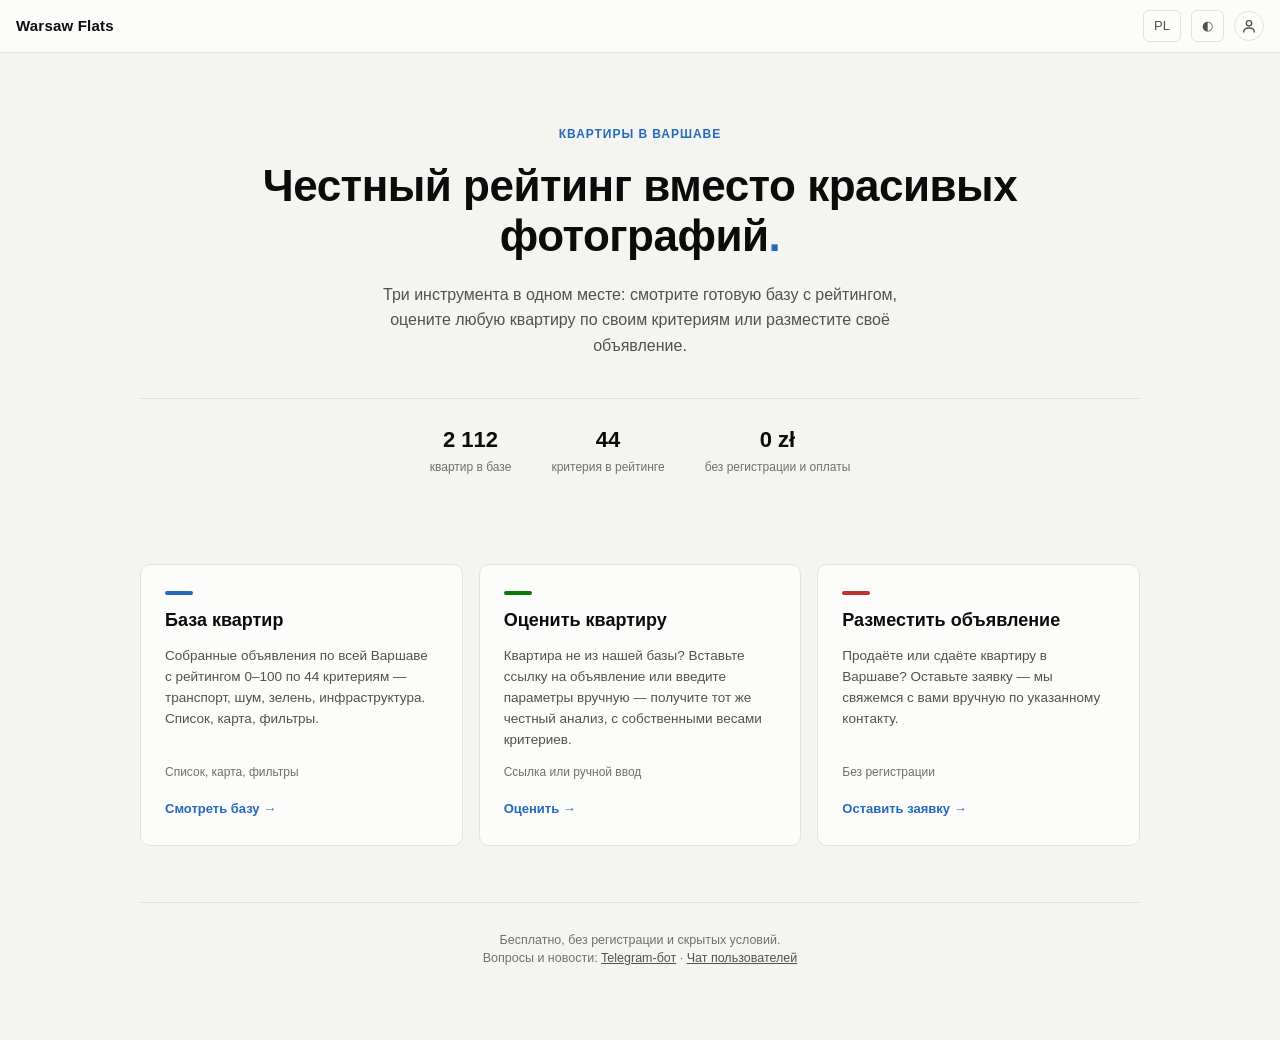
==== commit ab0fae2d: "Update site 2026-10-18 00:25" ====
--- a/index.html
+++ b/index.html
@@ -8,8 +8,8 @@
 <meta name="referrer" content="strict-origin-when-cross-origin">
 <meta name="description" content="Warsaw Flats — база квартир в Варшаве с честным рейтингом, оценка любой квартиры по ссылке, размещение своего объявления.">
 <title>Warsaw Flats</title>
-<link rel="stylesheet" href="app.css?v=202610102210">
-<link rel="stylesheet" href="ds.css?v=202610102210">
+<link rel="stylesheet" href="app.css?v=202610180025">
+<link rel="stylesheet" href="ds.css?v=202610180025">
 <style>
   /* Та же поправка, что у market.html/valuate.html/list-apartment.html:
      app.css держит html,body{height:100%}+body{display:flex;column} под
@@ -115,6 +115,7 @@
           <a class="menu-row" id="menu-hidden" href="app.html?view=hidden"><span data-i18n="menu_hidden">Скрытые</span><span class="ds-pill__count menu-badge" hidden>0</span></a>
           <a class="menu-row" id="menu-places" href="app.html#places"><span data-i18n="menu_places">Мои места</span><span class="ds-pill__count menu-badge" hidden>0</span></a>
           <a class="menu-row" id="menu-profile" href="profile.html"><span data-i18n="menu_profile">Мой профиль →</span></a>
+          <a class="menu-row menu-row--sub" id="menu-privacy" href="privacy.html"><span data-i18n="menu_privacy">Конфиденциальность</span></a>
         </div>
         <div class="ds-popover__foot" id="menu-login-foot">
           <a class="ds-btn ds-btn--link menu-login" href="https://t.me/Flats_Warsaw_Bot" target="_blank" rel="noopener" data-i18n="menu_login">Войти через Telegram</a>
@@ -185,7 +186,7 @@
 
 </div>
 
-<script src="homepage.js?v=202610102210" type="module"></script>
+<script src="homepage.js?v=202610180025" type="module"></script>
 
 </body>
 </html>
--- a/app.css
+++ b/app.css
@@ -91,6 +91,8 @@
 .count-hidden { background: none; border: 0; padding: 0 2px; font: inherit; font-size: 13px;
   color: var(--accent-ink); cursor: pointer; white-space: nowrap; margin: 0 auto 0 -4px; }
 .count-hidden:hover { text-decoration: underline; }
+/* «⭐ N в избранном» стоит перед «🚫 N скрыто»: отступ-распорка остаётся у последней */
+.count-hidden.count-fav { margin-right: 0; }
 .top-right { display: flex; align-items: center; gap: 10px; }
 .sort { display: flex; align-items: center; gap: 6px; color: var(--ink-2); font-size: 13px; }
 
@@ -964,6 +966,7 @@
 .note-sum__add { color: var(--accent-ink); }
 .ds-input.note-input { width: 100%; box-sizing: border-box; margin-top: 6px; min-height: 64px; font-size: 13px; resize: vertical; }
 .note-box .ds-note { margin-top: 4px; }
+/* .card-note — строка заметки в списке, убрана 18.10.2026 (есть чип «Есть заметка») */
 .card-note { display: flex; gap: 6px; align-items: center; margin-top: 6px; font-size: 12.5px; color: var(--ink-2); min-width: 0; }
 .card-note span { overflow: hidden; text-overflow: ellipsis; white-space: nowrap; }
 /* «История цены»: одна серия, ступени; токены сайта — цвета в обеих темах */
@@ -1023,3 +1026,17 @@
 .ry-bar > span { display: block; height: 100%; background: var(--accent); border-radius: 3px; }
 .ry-v { text-align: right; font-weight: 600; font-variant-numeric: tabular-nums; }
 .ry-n { text-align: right; color: var(--ink-3); font-variant-numeric: tabular-nums; }
+/* «Моя заметка»: явное сохранение (17.10.2026) — статус слева, кнопка справа */
+.note-bar { display: flex; align-items: center; gap: 10px; margin-top: 8px; }
+.note-status { flex: 1 1 auto; min-width: 0; font-size: 12px; color: var(--ink-2); }
+.note-status.is-ok { color: var(--good); }
+.note-status.is-warn { color: var(--ink); font-weight: 600; }
+.note-status.is-bad { color: var(--bad); }
+.note-count { font-size: 12px; color: var(--ink-3); white-space: nowrap; font-variant-numeric: tabular-nums; }
+.note-save { flex: 0 0 auto; }
+/* «Посещённая» — отметка в «Сводке» над заметкой (17.10.2026) */
+.visit-row { display: flex; align-items: center; justify-content: space-between; gap: 10px; padding: 10px 14px; }
+/* Каким транспортом время до места — значки (17.10.2026) */
+.mode-ic { white-space: nowrap; display: inline-flex; align-items: center; gap: 3px; vertical-align: -2px; color: var(--ink-2); }
+.mode-ic svg { width: 16px; height: 16px; flex: 0 0 auto; }
+.mode-bus { font-size: 12px; }
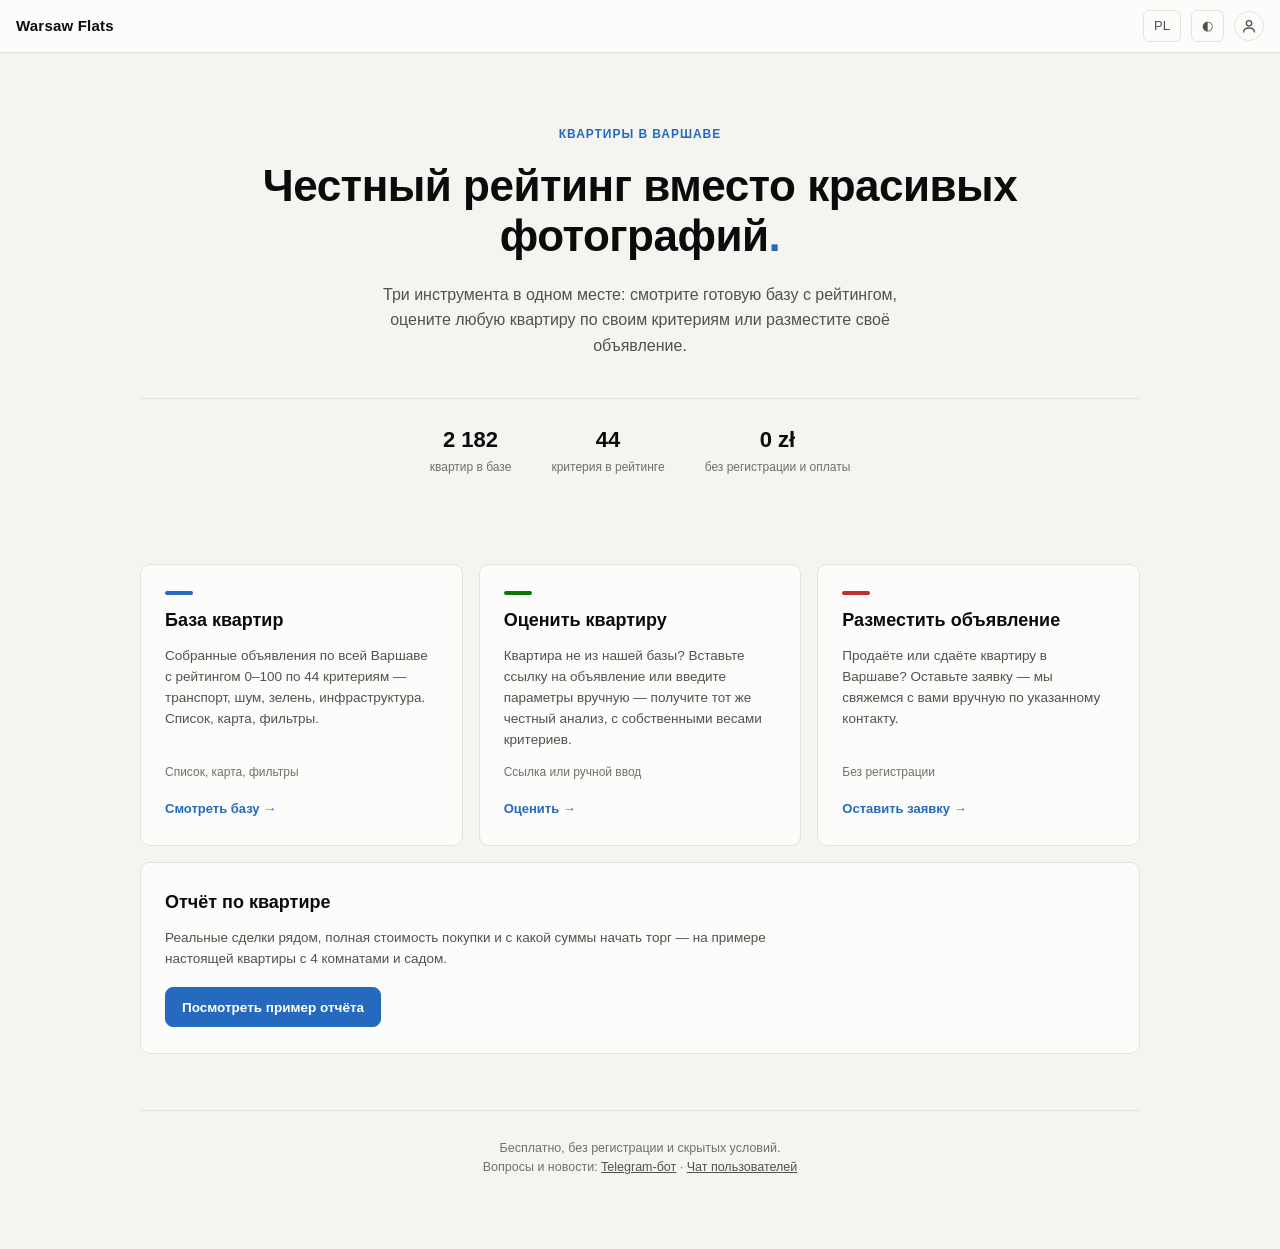
==== commit e0ef9e05: "Update site 2026-10-24 15:40" ====
--- a/index.html
+++ b/index.html
@@ -8,8 +8,8 @@
 <meta name="referrer" content="strict-origin-when-cross-origin">
 <meta name="description" content="Warsaw Flats — база квартир в Варшаве с честным рейтингом, оценка любой квартиры по ссылке, размещение своего объявления.">
 <title>Warsaw Flats</title>
-<link rel="stylesheet" href="app.css?v=202610180025">
-<link rel="stylesheet" href="ds.css?v=202610180025">
+<link rel="stylesheet" href="app.css?v=202610241540">
+<link rel="stylesheet" href="ds.css?v=202610241540">
 <style>
   /* Та же поправка, что у market.html/valuate.html/list-apartment.html:
      app.css держит html,body{height:100%}+body{display:flex;column} под
@@ -83,6 +83,13 @@
     .lnd-stats { gap: 24px; }
   }
 
+  .lnd-rep {
+    margin: 16px 0 0; display: flex; flex-direction: column; align-items: flex-start; gap: 12px;
+    background: var(--surface); border: 1px solid var(--line); border-radius: var(--radius); padding: 26px 24px;
+  }
+  .lnd-rep h2 { margin: 0; font-size: 18px; }
+  .lnd-rep p { margin: 0; font-size: 13.5px; color: var(--ink-2); line-height: 1.55; max-width: 640px; }
+  .lnd-rep .ds-btn { margin-top: 6px; }
 </style>
 </head>
 <body data-palette="#2a78d6,#0ca30c,#d03b3b">
@@ -111,10 +118,10 @@
       <div class="ds-popover profile-menu" id="profile-menu" hidden>
         <div class="ds-popover__head"><span class="ds-note" id="menu-status" data-i18n="profile_device">Это устройство · без входа</span></div>
         <div class="ds-popover__body menu-list">
+          <a class="menu-row" id="menu-profile" href="profile.html"><span data-i18n="menu_profile">Мой профиль</span></a>
           <a class="menu-row" id="menu-fav" href="app.html?view=fav"><span data-i18n="menu_fav">Избранное</span><span class="ds-pill__count menu-badge" hidden>0</span></a>
           <a class="menu-row" id="menu-hidden" href="app.html?view=hidden"><span data-i18n="menu_hidden">Скрытые</span><span class="ds-pill__count menu-badge" hidden>0</span></a>
           <a class="menu-row" id="menu-places" href="app.html#places"><span data-i18n="menu_places">Мои места</span><span class="ds-pill__count menu-badge" hidden>0</span></a>
-          <a class="menu-row" id="menu-profile" href="profile.html"><span data-i18n="menu_profile">Мой профиль →</span></a>
           <a class="menu-row menu-row--sub" id="menu-privacy" href="privacy.html"><span data-i18n="menu_privacy">Конфиденциальность</span></a>
         </div>
         <div class="ds-popover__foot" id="menu-login-foot">
@@ -174,6 +181,13 @@
 
   </div>
 
+  <!-- Отчёт по квартире — блок с описанием и кнопкой внизу (макет 20.10 вместо ссылки под заголовком) -->
+  <section class="lnd-rep">
+    <h2 data-i18n="rep_h2">Отчёт по квартире</h2>
+    <p data-i18n="rep_p">Реальные сделки рядом, полная стоимость покупки и с какой суммы начать торг — на примере настоящей квартиры с 4 комнатами и садом.</p>
+    <a class="ds-btn ds-btn--primary" href="report-example.html" data-i18n="rep_btn">Посмотреть пример отчёта</a>
+  </section>
+
   <div class="lnd-foot">
     <p data-i18n="foot_p">Бесплатно, без регистрации и скрытых условий.</p>
     <p class="site-contacts">
@@ -186,7 +200,7 @@
 
 </div>
 
-<script src="homepage.js?v=202610180025" type="module"></script>
+<script src="homepage.js?v=202610241540" type="module"></script>
 
 </body>
 </html>
--- a/app.css
+++ b/app.css
@@ -346,16 +346,31 @@
    Chrome считает фокус-по-клику «видимым» тоже — проверено живым тестом.
    Клавиатурный пан картой — редкий сценарий, жертвуем его индикацией ради
    убранной рамки при обычной работе мышью/тачпадом. */
-.leaflet-container:focus, .leaflet-container:focus-visible { outline: none; }
-
-/* Зум-контрол Leaflet рисуется своими стилями (белый фон, чёрный текст) —
-   без переопределения в тёмной теме это единственный белый прямоугольник
-   на тёмной карте. Перенесён в правый нижний угол (initMap) — тут только тема. */
-.leaflet-control-zoom a {
-  background: var(--surface); color: var(--ink); border-color: var(--line) !important;
-}
-.leaflet-control-zoom a:hover { background: var(--plane); }
-.leaflet-bar { border-color: var(--line) !important; box-shadow: var(--shadow); }
+.maplibregl-canvas:focus, .maplibregl-canvas:focus-visible { outline: none; }
+
+/* Карта — MapLibre GL (18.10.2026). Зум-контрол и попапы по умолчанию белые —
+   в тёмной теме это были бы белые пятна на тёмной карте: красим токенами. */
+.maplibregl-ctrl-group { background: var(--surface); border: 1px solid var(--line); box-shadow: var(--shadow) !important; }
+.maplibregl-ctrl-group button + button { border-top-color: var(--line); }
+.maplibregl-ctrl-group button:hover { background: var(--plane) !important; }
+.maplibregl-ctrl button .maplibregl-ctrl-icon { filter: var(--map-icon-filter, none); }
+.maplibregl-popup-content { background: var(--surface); color: var(--ink); border-radius: 10px; box-shadow: var(--shadow-pop, var(--shadow));
+  padding: 10px 12px; font: inherit; font-size: 13px; }
+.maplibregl-popup-close-button { color: var(--ink-2); font-size: 18px; padding: 0 6px; }
+.maplibregl-popup-anchor-top .maplibregl-popup-tip { border-bottom-color: var(--surface); }
+.maplibregl-popup-anchor-bottom .maplibregl-popup-tip { border-top-color: var(--surface); }
+.maplibregl-popup-anchor-left .maplibregl-popup-tip { border-right-color: var(--surface); }
+.maplibregl-popup-anchor-right .maplibregl-popup-tip { border-left-color: var(--surface); }
+.map-tip { pointer-events: none; }
+.map-tip .maplibregl-popup-content { padding: 6px 9px; font-size: 12.5px; }
+.maplibregl-ctrl-attrib { background: color-mix(in srgb, var(--surface) 80%, transparent) !important; color: var(--ink-2); }
+.maplibregl-ctrl-attrib, .maplibregl-ctrl-attrib-inner, .maplibregl-ctrl-attrib a { color: var(--ink-2) !important; }
+.maplibregl-ctrl-attrib-button { filter: var(--map-icon-filter, none); }
+/* панель слоёв (верх справа) раскрывается вниз — поверх легенд в нижнем углу */
+.maplibregl-ctrl-top-right { z-index: 3; }
+.map-err { display: grid; place-items: center; height: 100%; padding: 24px; text-align: center; color: var(--ink-2); font-size: 14px; }
+:root[data-theme="dark"] { --map-icon-filter: invert(1); }
+@media (prefers-color-scheme: dark) { :root:not([data-theme="light"]) { --map-icon-filter: invert(1); } }
 
 /* ── Карточка в списке ───────────────────────────────────────────────────── */
 .card {
@@ -428,7 +443,7 @@
 .facts { margin: 12px 0; display: grid; grid-template-columns: auto 1fr; gap: 5px 12px; font-size: 12.5px; }
 .facts dt { color: var(--ink-3); }
 .facts dd { margin: 0; }
-.sheet-links { display: flex; flex-wrap: wrap; gap: 12px; margin-top: 14px; font-size: 13px; }
+.sheet-links { display: flex; flex-wrap: wrap; gap: 8px; margin-top: 12px; font-size: 13px; }
 /* Раньше — голые текстовые ссылки, юзер 2026-09-27 попросил сделать кнопками
    (рамка/фон/паддинг, тот же паттерн, что у соседних кнопок действия) —
    тем же заходом убрал акцентный синий цвет текста: выглядит как обычная
@@ -437,9 +452,11 @@
    сообщением: иконки в шапке признаны достаточными. */
 .sheet-links a {
   display: inline-block; color: var(--ink-2); text-decoration: none;
-  padding: 6px 12px; border: 1px solid var(--line); border-radius: 6px; background: var(--surface);
+  padding: 6px 10px; border: 1px solid var(--line); border-radius: 6px; background: var(--surface);
 }
 .sheet-links a:hover { background: var(--plane); }
+/* кнопки — на всю ширину ряда, поровну по свободному месту (юзер 19.10: «выровняй по ширине») */
+.sheet-links a { flex: 1 1 auto; display: inline-flex; align-items: center; justify-content: center; text-align: center; }
 /* Галерея: крупный кадр фиксированной высоты, чтобы карточка не прыгала
    при переключении между вертикальными и горизонтальными снимками */
 .ph { position: relative; margin: 12px 0 4px; }
@@ -485,8 +502,11 @@
 
 /* «Что рядом»: две сворачиваемые секции. Знак несёт подпись (Плюсы/Минусы) и
    полоса слева — цвет один смысла не несёт */
-.dist { margin-top: 14px; }
-.dist > summary { cursor: pointer; font-weight: 600; font-size: 13px; }
+/* «Параметры», «Что рядом», «Снято …» — подложки ds-box, как «Сводка» (19.10.2026, юзер: «часть под
+   фотографиями — в одной дизайн-системе») */
+.ds-box.facts-box { margin-top: 12px; padding: 10px 14px 12px; display: flex; flex-direction: column; gap: 8px; }
+.facts-box .facts { margin: 0; }
+.dist.ds-box, .rem.ds-box { margin-top: 12px; overflow: hidden; }
 /* Переключатель сортировки «Что рядом» (юзер попросил вернуть 2026-09-27) —
    маленькие текстовые кнопки-таблетки, без emoji (в духе буллетов выше). */
 .dsort { display: flex; gap: 6px; margin: 8px 0 2px 4px; }
@@ -496,6 +516,17 @@
 }
 .dsort-btn.on { border-color: var(--accent); color: var(--accent); font-weight: 600; }
 .dsec { margin: 8px 0 0 4px; }
+/* «Что рядом»: плюсы и минусы — две кнопки в ряд, под ними список выбранной */
+.dtabs { display: grid; grid-template-columns: repeat(2, minmax(0, 1fr)); gap: 8px; margin-top: 4px; }
+.dtab { display: flex; align-items: center; justify-content: space-between; gap: 8px; padding: 8px 12px;
+  border: 1px solid var(--line); border-radius: 8px; background: var(--surface); color: var(--ink);
+  font: inherit; font-size: 13px; cursor: pointer; text-align: left; }
+.dtab span { color: var(--ink-3); font-variant-numeric: tabular-nums; }
+.dtab::before { content: ""; width: 8px; height: 8px; border-radius: 50%; flex-shrink: 0; order: -1; }
+.dtab.pos::before { background: var(--good); } .dtab.neg::before { background: var(--bad); }
+.dtab { justify-content: flex-start; } .dtab span { margin-left: auto; }
+.dtab.on { border-color: var(--ink-3); font-weight: 600; }
+.dtab.pos.on { box-shadow: inset 0 -2px 0 var(--good); } .dtab.neg.on { box-shadow: inset 0 -2px 0 var(--bad); }
 .dsec > summary { cursor: pointer; font-size: 12px; color: var(--ink-2); }
 .dsec.pos > summary::marker { color: var(--good); }
 .dsec.neg > summary::marker { color: var(--bad); }
@@ -521,8 +552,6 @@
 
 /* Снятые с продажи: приглушены целиком — это история, а не предложение */
 /* на одном уровне с «Что рядом» и в том же виде (09.10.2026) */
-.rem { margin-top: 14px; }
-.rem > summary { cursor: pointer; font-size: 13px; font-weight: 600; color: var(--ink); }
 .rem-hint { display: block; margin-top: 6px; font-size: 12px; color: var(--ink-3); }
 .rrow {
   padding: 7px 0 7px 9px; margin-top: 4px; font-size: 12px;
@@ -611,6 +640,20 @@
 .legend b { display: block; color: var(--ink); font-size: 11px; margin-bottom: 3px; }
 .legend span { display: flex; align-items: center; gap: 6px; white-space: nowrap; }
 .legend i { width: 11px; height: 11px; border-radius: 2px; flex: 0 0 auto; }
+/* Заголовок легенды — кнопка свернуть/развернуть (20.10.2026) */
+.leg-head { all: unset; box-sizing: border-box; display: flex; align-items: center; justify-content: space-between; gap: 8px;
+  width: 100%; min-height: 22px; color: var(--ink); font-size: 11px; font-weight: 700; cursor: pointer; margin-bottom: 3px; }
+.leg-head span { color: var(--ink-3); font-size: 10px; }
+.leg-head:focus-visible { outline: 2px solid var(--accent); outline-offset: 2px; border-radius: 3px; }
+.legend--min .leg-head { margin-bottom: 0; }
+.legend--min > :not(.leg-head) { display: none !important; }
+
+/* Легенды шума и PM2.5 — рядом в одном контроле, внизу слева от кнопок зума, на уровне
+   «Линий» (20.10.2026); bottom при наложении на «Линии» ставит legLayout() */
+.legends { display: flex; gap: 6px; align-items: flex-end; }
+.maplibregl-ctrl-bottom-right > .legends { position: absolute; right: 100%; bottom: 0; margin: 0 6px 10px 0;
+  flex-wrap: wrap-reverse; justify-content: flex-end; width: max-content; max-width: calc(100vw - 80px); }
+.fair.soft { opacity: .75; }
 
 /* ── Панель слоёв (заменила L.control.layers) ────────────────────────────── */
 .lp { position: relative; }
@@ -657,13 +700,13 @@
 /* Тултип точки «Снято с продажи»: список квартир в одной точке (см. removedTipHtml
    в app.js). Leaflet рисует тултип белым независимо от темы страницы — этого
    достаточно для контраста, здесь только структура строк. */
-.leaflet-tooltip.rem-tip { max-width: 260px; white-space: normal; line-height: 1.35; }
+.rem-tip .maplibregl-popup-content { max-width: 260px; white-space: normal; line-height: 1.35; }
 .rem-tip-row { padding: 3px 0; }
-.rem-tip-row + .rem-tip-row { border-top: 1px solid #0000001a; }
-.rem-tip-more { margin-top: 2px; font-size: 11px; color: #666; }
+.rem-tip-row + .rem-tip-row { border-top: 1px solid var(--line); }
+.rem-tip-more { margin-top: 2px; font-size: 11px; color: var(--ink-3); }
 
 /* Попап остановки / станции */
-.stop-popup .leaflet-popup-content { margin: 10px 12px; min-width: 190px; }
+.stop-popup .maplibregl-popup-content { min-width: 190px; }
 .stop-pop .stop-kind { display: block; color: var(--ink-3); font-size: 11px; letter-spacing: .02em; }
 .stop-pop .stop-name { color: var(--ink); font-size: 15px; font-weight: 700; line-height: 1.25; margin-top: 1px; }
 .stop-pop .lchips { margin: 6px 0; }
@@ -727,6 +770,9 @@
 }
 .lchip:hover { background: var(--plane); }
 .lchip.on { background: var(--c); color: #fff; }
+/* Тёмная тема: цвета линий там светлые (onMap), белый номер на них — 3–4:1; тёмный — от 4,5:1 (21.10.2026) */
+@media (prefers-color-scheme: dark) { :root:not([data-theme="light"]) .lchip.on { color: #0f1114; } }
+:root[data-theme="dark"] .lchip.on { color: #0f1114; }
 .lchip:focus-visible { outline: 2px solid var(--accent-ink); outline-offset: 1px; }
 
 /* Кнопка «Фильтры» и вкладки — только для узкого экрана */
@@ -892,6 +938,11 @@
    Двойные классы: ds.css подключён позже app.css и иначе перебил бы размеры. */
 .ds-pill.notify-pill { height: 30px; padding: 0 12px; font-size: 13px; gap: 6px; margin-left: auto; white-space: nowrap; }
 .ds-pill.notify-pill svg { flex: 0 0 auto; }
+.ds-pill.share-pill { margin-left: 0; }
+/* «Поделиться» — только значок (подпись — в aria-label и подсказке): в узкой
+   колонке списка на Mac с подписью не помещалась сортировка */
+.share-pill span { display: none; }
+.ds-pill.share-pill { padding: 0 9px; }
 .notify-overlay { z-index: 1390; }
 .ds-popover.notify-pop { position: fixed; z-index: 1400; width: 360px; max-width: calc(100vw - 24px); }
 .notify-pop .ds-popover__body { gap: 12px; }
@@ -1040,3 +1091,156 @@
 .mode-ic { white-space: nowrap; display: inline-flex; align-items: center; gap: 3px; vertical-align: -2px; color: var(--ink-2); }
 .mode-ic svg { width: 16px; height: 16px; flex: 0 0 auto; }
 .mode-bus { font-size: 12px; }
+/* Пешком до остановки у квартиры (19.10.2026): «🚶15» рядом со значками транспорта */
+.mode-walk { display: inline-flex; align-items: center; gap: 1px; margin-left: 4px; font-size: 12px; }
+.mode-walk svg { width: 13px; height: 13px; }
+.place-sub { display: block; font-size: 12.5px; color: var(--ink-2); }
+/* «?» у заголовка «Пешком до остановки» — в одну строку с ним */
+.walk-max-head { display: flex; align-items: center; gap: 6px; }
+.walk-max-head .rh-btn { margin-left: 0; }
+.place-sub.own-note { color: var(--ink-3); margin-top: 2px; }
+
+/* ── Отчёт по квартире (?report=<id>, 19.10.2026) — макет «Отчёт по квартире» v8 ──
+   Шкала: 28 заголовок · 20 раздел · 15 текст · 13 пояснения. Отступы: 40 между
+   разделами, 24 между блоками. Все блоки — на подложках (юзер). */
+body.report-mode > *:not(#report):not(#toast) { display: none !important; }
+body.report-mode { overflow: auto; height: auto; }
+#report { background: var(--plane); color: var(--ink); min-height: 100vh; }
+.rp-top { position: sticky; top: 0; z-index: 5; height: 56px; display: flex; align-items: center; justify-content: space-between;
+  gap: 12px; padding: 0 20px; background: var(--surface); border-bottom: 1px solid var(--line); }
+.rp-brand { display: flex; align-items: baseline; gap: 10px; min-width: 0; }
+.rp-brand a { font-size: 17px; font-weight: 700; color: var(--ink); text-decoration: none; white-space: nowrap; }
+.rp-brand span { font-size: 13px; color: var(--ink-2); white-space: nowrap; }
+.rp-actions { display: flex; gap: 8px; }
+.rp-actions .ds-btn { height: 34px; padding: 0 14px; font-size: 13px; gap: 6px; }
+.rp-actions .rp-s { display: none; }
+.rp { width: min(840px, 100% - 32px); margin: 0 auto; padding: 40px 0 48px; display: flex; flex-direction: column; font-size: 15px; line-height: 1.5; }
+.rp-hero { display: grid; grid-template-columns: 260px minmax(0, 1fr); gap: 28px; align-items: start; padding-bottom: 28px; }
+.rp-hero > img { width: 260px; height: 195px; object-fit: cover; border-radius: var(--r-panel); display: block; }
+.rp-hero-txt { display: flex; flex-direction: column; gap: 12px; min-width: 0; }
+.rp-hero-meta { display: flex; align-items: center; gap: 12px; flex-wrap: wrap; font-size: 13px; color: var(--ink-3); }
+.rp-hero h1 { margin: 0; font-size: 28px; font-weight: 700; line-height: 1.2; letter-spacing: -.2px; }
+.rp-price { font-size: 24px; font-weight: 700; line-height: 1.2; }
+.rp-line { color: var(--ink-2); }
+.rp-link { display: inline-flex; align-items: center; height: 30px; padding: 0 12px; border: 1px solid var(--line); border-radius: 6px;
+  background: var(--surface); color: var(--ink-2); font-size: 13px; text-decoration: none; }
+.rp-link:hover { background: var(--plane); color: var(--ink); }
+.rp-grid { display: grid; gap: 12px; }
+.rp-grid--2 { grid-template-columns: repeat(2, minmax(0, 1fr)); }
+.rp-grid--3 { grid-template-columns: repeat(3, minmax(0, 1fr)); }
+.rp-boxes { padding-bottom: 40px; }
+.rp-boxes .ds-box { display: flex; flex-direction: column; gap: 6px; }
+.rp-boxes b { font-size: 20px; line-height: 1.25; }
+.rp-boxes span:last-child { font-size: 13px; color: var(--ink-2); }
+.rp-boxes b.good { color: var(--good); } .rp-boxes b.bad { color: var(--bad); }
+.rp-sec { display: flex; flex-direction: column; gap: 24px; padding: 40px 0; border-top: 1px solid var(--line); }
+.rp-head { display: flex; flex-direction: column; gap: 6px; }
+.rp-h2 { margin: 0; font-size: 20px; font-weight: 700; line-height: 1.3; }
+.rp-lead { margin: 0; color: var(--ink-2); max-width: 680px; }
+.rp-blk { display: flex; flex-direction: column; gap: 10px; }
+.rp-label { margin: 0; font-size: 12px; font-weight: 600; letter-spacing: .4px; text-transform: uppercase; color: var(--ink-2); }
+.rp-panel { padding: 18px 20px; border-radius: var(--r-panel); border: 1px solid var(--line); background: var(--surface); }
+.rp-facts { display: grid; grid-template-columns: 200px minmax(0, 1fr); column-gap: 24px; row-gap: 12px; margin: 0; }
+.rp-facts dt { color: var(--ink-2); } .rp-facts dd { margin: 0; }
+.rp-sub { display: block; font-size: 13px; line-height: 1.45; color: var(--ink-2); }
+.rp-table { width: 100%; border-collapse: collapse; table-layout: fixed; }
+.rp-table th, .rp-table td { padding: 10px 0; border-bottom: 1px solid var(--line); vertical-align: top; text-align: right; font-variant-numeric: tabular-nums; }
+.rp-table th:first-child, .rp-table td:first-child { text-align: left; padding-right: 16px; width: 52%; }
+.rp-table th { font-size: 12px; font-weight: 600; letter-spacing: .3px; text-transform: uppercase; color: var(--ink-2); padding-top: 0; }
+.rp-table .rp-total td { font-weight: 700; border-bottom: 0; padding: 8px 0 0; }
+.rp-table .rp-total + .rp-total td { padding-top: 4px; }
+.rp-table .rp-gap td { border-bottom: 0; padding: 6px 0; }
+.rp-foot { margin: 0; font-size: 13px; color: var(--ink-2); }   /* на всю ширину блока (юзер 19.10) */
+.rp-items { margin: 0; padding-left: 40px; display: flex; flex-direction: column; gap: 10px; }
+.rp-items li::marker { color: var(--ink-3); }
+.rp-items b { font-weight: 600; }
+.rp-card { display: flex; flex-direction: column; gap: 12px; padding: 16px 18px; border-radius: var(--r-panel); border: 1px solid var(--line); background: var(--surface); }
+.rp-card h3 { margin: 0; display: flex; align-items: center; gap: 8px; font-size: 15px; font-weight: 700; }
+.rp-dot { width: 8px; height: 8px; border-radius: 50%; flex-shrink: 0; }
+.rp-dot--good { background: var(--good); } .rp-dot--bad { background: var(--bad); } .rp-dot--mid { background: var(--ink-3); }
+.rp-card ul { margin: 0; padding: 0; list-style: none; display: flex; flex-direction: column; gap: 12px; }
+.rp-card li { font-size: 14.5px; line-height: 1.4; }
+.rp-card li.rp-empty { color: var(--ink-3); }
+.rp-plan { display: flex; flex-direction: column; gap: 6px; padding: 18px 20px; border-radius: var(--r-panel); background: var(--yes-bg); border: 1px solid var(--yes-line); }
+.rp-plan strong { font-size: 17px; line-height: 1.35; }
+.rp-plan span { color: var(--ink-2); }
+.rp-photos { display: grid; grid-template-columns: repeat(3, minmax(0, 1fr)); gap: 8px; }
+.rp-photos img { width: 100%; aspect-ratio: 4 / 3; object-fit: cover; border-radius: 8px; display: block; background: var(--surface); }
+.rp-env { display: flex; flex-direction: column; gap: 20px; }
+.rp-env .rp-facts { padding-top: 20px; border-top: 1px solid var(--line); }
+.rp-bars { display: grid; grid-template-columns: 200px minmax(0, 340px) 40px; column-gap: 24px; row-gap: 10px; align-items: center; }
+.rp-bars > span:nth-child(3n+1) { color: var(--ink-2); }
+.rp-track { height: 6px; border-radius: 3px; background: var(--accent-soft); overflow: hidden; }
+.rp-fill { display: block; height: 100%; border-radius: 3px; background: var(--accent); }
+.rp-val { text-align: right; font-variant-numeric: tabular-nums; }
+/* окружение: «название вид ……… расстояние» — строкой на объект */
+.rp-kv { display: flex; justify-content: space-between; gap: 16px; padding: 2px 0; }
+.rp-kv + .rp-kv { border-top: 1px dashed var(--line); padding-top: 4px; margin-top: 2px; }
+.rp-kv span { min-width: 0; }
+.rp-kv i { font-style: normal; font-size: 13px; color: var(--ink-3); }
+.rp-kv b { font-weight: 400; white-space: nowrap; font-variant-numeric: tabular-nums; color: var(--ink-2); }
+.rp-two { display: grid; grid-template-columns: minmax(0, 1fr) minmax(0, 1fr); gap: 40px; }
+.rp-ol { margin: 0; padding-left: 40px; display: flex; flex-direction: column; gap: 10px; }
+.rp-checks { display: flex; flex-direction: column; gap: 10px; }
+.rp-checks .ds-check { font-size: 15px; }
+.rp-footer { display: flex; flex-direction: column; gap: 6px; padding-top: 20px; border-top: 1px solid var(--line); font-size: 13px; color: var(--ink-3); }
+/* карточка: «Отчёт» в ряд с «Открыть объявление» / Street View */
+.sheet-links a.report-link { display: inline-flex; align-items: center; gap: 6px; }   /* цвет — как у соседних кнопок (юзер: в тёмной теме отличался) */
+@media (max-width: 700px) {
+  .rp { padding-top: 24px; }
+  .rp-hero { grid-template-columns: 1fr; gap: 16px; }
+  .rp-hero > img { width: 100%; height: auto; aspect-ratio: 4 / 3; }
+  .rp-hero h1 { font-size: 24px; }
+  .rp-grid--2, .rp-grid--3, .rp-two { grid-template-columns: 1fr; }
+  .rp-facts { grid-template-columns: 1fr; row-gap: 2px; }
+  .rp-facts dd { margin-bottom: 10px; }
+  .rp-bars { grid-template-columns: 120px minmax(0, 1fr) 32px; column-gap: 12px; }
+  .rp-photos { grid-template-columns: repeat(2, minmax(0, 1fr)); }
+  .rp-brand span { display: none; }
+  .rp-actions .ds-btn { padding: 0 10px; }
+  .rp-actions #rp-share span { display: none; }
+  .rp-actions .rp-l { display: none; }
+  .rp-actions .rp-s { display: inline; }
+  .rp-brand { overflow: hidden; flex-shrink: 1; }
+  .rp-panel { padding: 14px 16px; }
+  .rp-table th:first-child, .rp-table td:first-child { width: 44%; }
+}
+@page { margin: 12mm 12mm 14mm; }
+@media print {
+  body.report-mode { background: #fff; }
+  .rp-top { display: none; }
+  .rp { width: 100%; padding: 0; display: block; }
+  /* PDF (20.10.2026): раньше целые разделы не рвались (break-inside: avoid на .rp-sec) — каждый
+     уезжал на новую страницу, оставляя полстраницы пустыми. Теперь рвётся раздел, но не строка,
+     карточка или плашка; заголовок не остаётся внизу страницы без своего блока */
+  .rp-sec { padding: 22px 0; display: block; }
+  .rp-sec > * + * { margin-top: 16px; }
+  .rp-blk { display: block; }
+  .rp-blk > * + * { margin-top: 10px; }
+  /* сетка «название — значение» в PDF: таблицей строк, чтобы длинный блок мог перейти на следующую страницу */
+  .rp-facts { display: block; }
+  .rp-facts dt { float: left; clear: left; width: 200px; }
+  .rp-facts dd { margin-left: 224px; margin-bottom: 12px; }
+  .rp-facts::after { content: ""; display: block; clear: both; }
+  .rp-card, .rp-plan, .rp-note, .rp-boxes .ds-box, .rp-table tr, .rp-kv, .rp-facts dd,
+  .rp-items li, .rp-ol li, .ds-check, .rp-bars, .rp-hero, .rp-photos img, .rp-plans img { break-inside: avoid; }
+  .rp-h2, .rp-head, .rp-label { break-after: avoid; }
+  .rp-photos { grid-template-columns: repeat(3, minmax(0, 1fr)); }
+  .rp .rp-plans img { max-height: 75mm; }
+}
+
+/* Отчёт вне базы (20.10.2026): пометка «нет в базе / по адресу» и поля отчёта по адресу */
+.rp-note { display: flex; gap: 10px; padding: 12px 14px; margin: 0 0 24px; border-radius: var(--r-panel, 10px); background: var(--surface); border: 1px solid var(--line); font-size: 14px; color: var(--ink-2); line-height: 1.5; }
+.rp-note b { color: var(--ink); }
+.rp-ext-form { display: grid; grid-template-columns: repeat(4, minmax(0, 1fr)); gap: 10px 12px; align-items: end; margin: 0 0 24px; }
+.rp-ext-form label { display: flex; flex-direction: column; gap: 4px; font-size: 13px; color: var(--ink-2); }
+.rp-ext-form input, .rp-ext-form select { width: 100%; box-sizing: border-box; height: 36px; border: 1px solid var(--line); border-radius: 6px; background: var(--surface); color: var(--ink); padding: 0 10px; font: inherit; font-size: 14px; }
+.rp-ext-form .ds-btn { height: 36px; }
+.rp-ext-msg { font-size: 13px; color: var(--ink-2); grid-column: 1 / -1; }
+.rp-ext-msg:empty { display: none; }
+@media (max-width: 720px) { .rp-ext-form { grid-template-columns: repeat(2, minmax(0, 1fr)); } }
+@media print { .rp-ext-form .ds-btn, .rp-ext-msg { display: none; } }
+
+/* Планировка в отчёте (20.10.2026): крупно, на всю ширину, на белом */
+.rp-plans { display: grid; gap: 12px; }
+.rp-plans img { display: block; width: 100%; max-height: 720px; object-fit: contain; background: #fff; border: 1px solid var(--line); border-radius: var(--r-panel, 10px); }
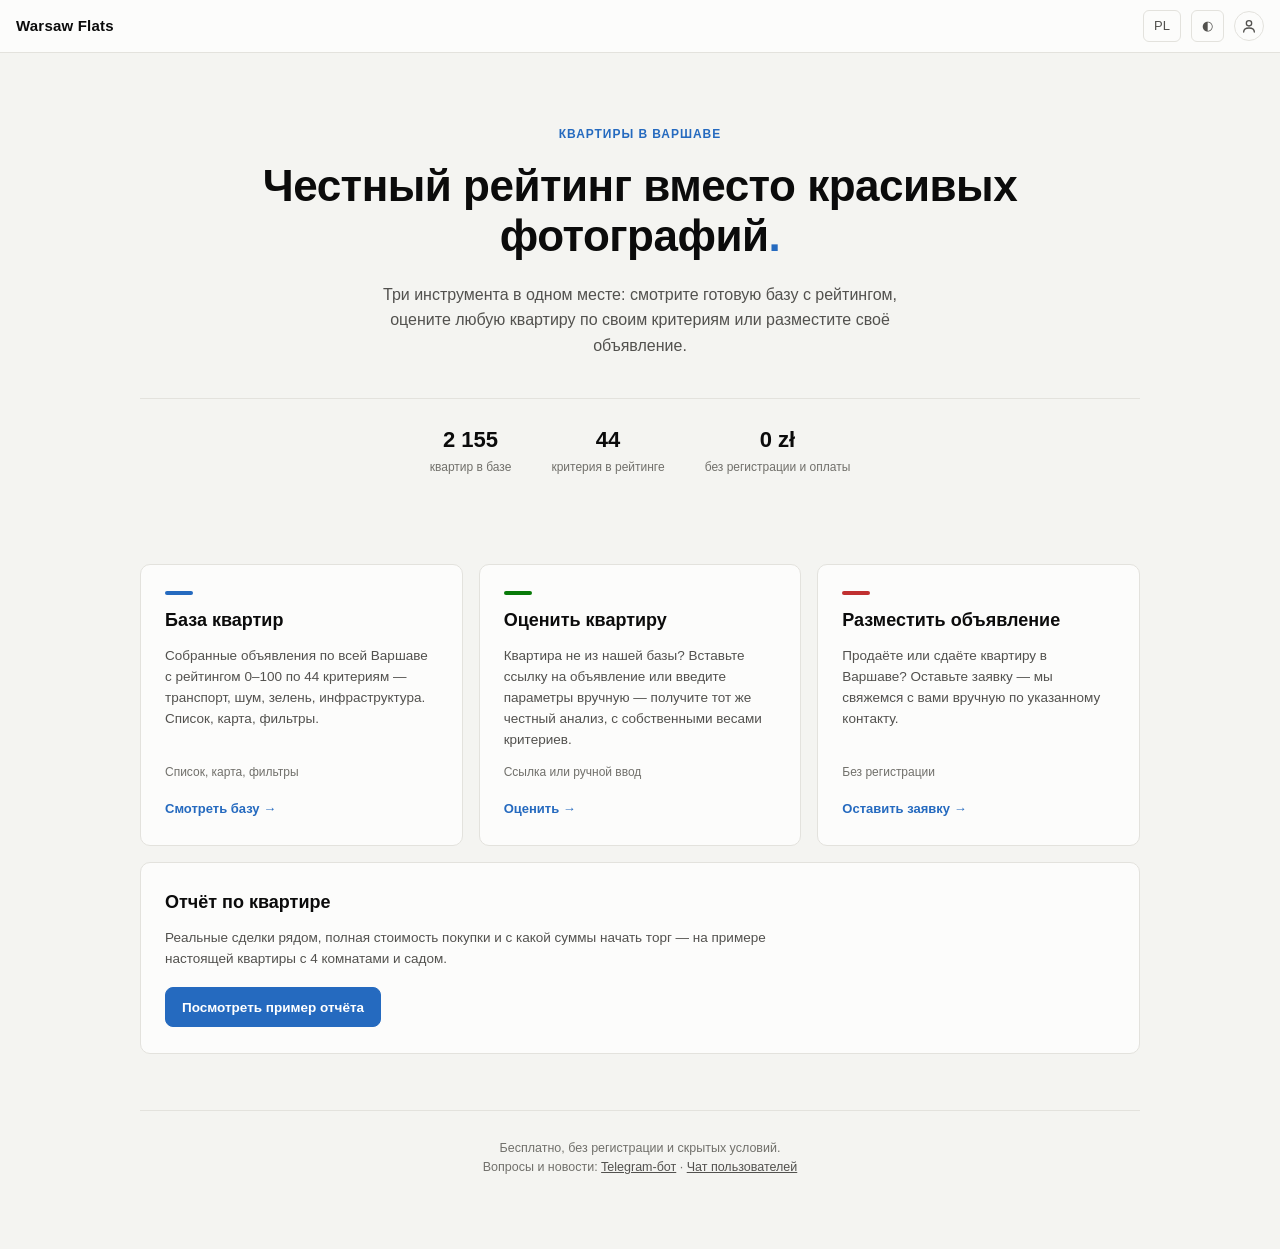
==== commit 80904689: "Update site 2026-10-31 20:09" ====
--- a/index.html
+++ b/index.html
@@ -8,8 +8,8 @@
 <meta name="referrer" content="strict-origin-when-cross-origin">
 <meta name="description" content="Warsaw Flats — база квартир в Варшаве с честным рейтингом, оценка любой квартиры по ссылке, размещение своего объявления.">
 <title>Warsaw Flats</title>
-<link rel="stylesheet" href="app.css?v=202610241540">
-<link rel="stylesheet" href="ds.css?v=202610241540">
+<link rel="stylesheet" href="app.css?v=202610312009">
+<link rel="stylesheet" href="ds.css?v=202610312009">
 <style>
   /* Та же поправка, что у market.html/valuate.html/list-apartment.html:
      app.css держит html,body{height:100%}+body{display:flex;column} под
@@ -200,7 +200,7 @@
 
 </div>
 
-<script src="homepage.js?v=202610241540" type="module"></script>
+<script src="homepage.js?v=202610312009" type="module"></script>
 
 </body>
 </html>
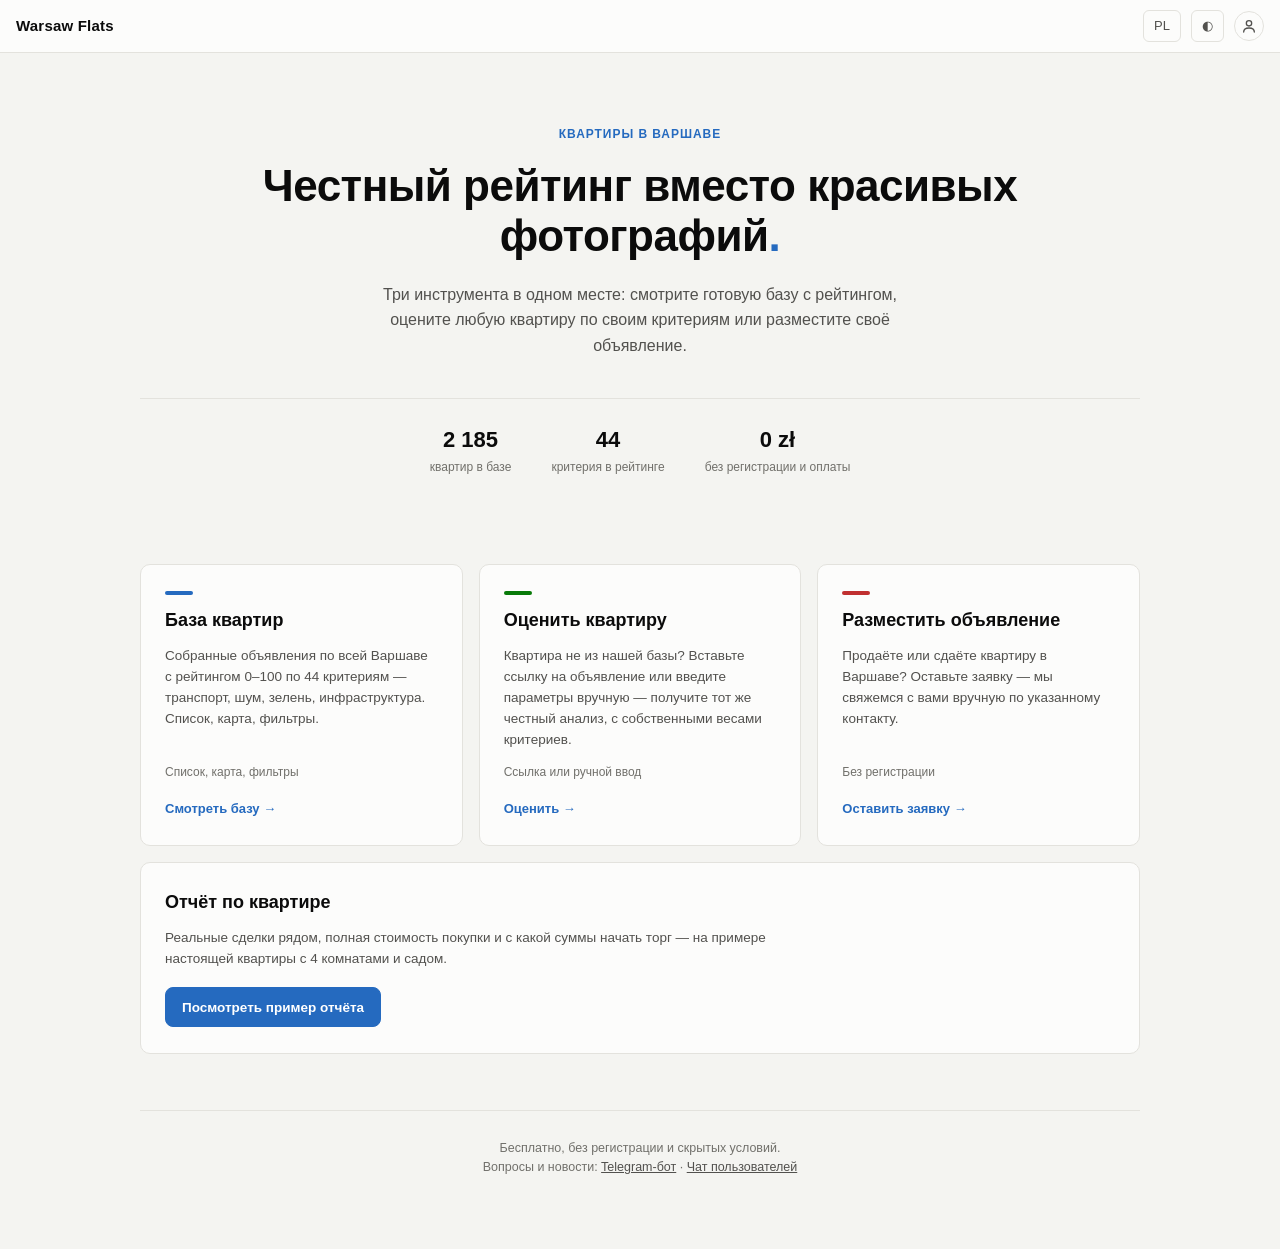
==== commit 9905bdbb: "Update site 2026-11-07 20:10" ====
--- a/index.html
+++ b/index.html
@@ -8,8 +8,8 @@
 <meta name="referrer" content="strict-origin-when-cross-origin">
 <meta name="description" content="Warsaw Flats — база квартир в Варшаве с честным рейтингом, оценка любой квартиры по ссылке, размещение своего объявления.">
 <title>Warsaw Flats</title>
-<link rel="stylesheet" href="app.css?v=202610312009">
-<link rel="stylesheet" href="ds.css?v=202610312009">
+<link rel="stylesheet" href="app.css?v=202611072010">
+<link rel="stylesheet" href="ds.css?v=202611072010">
 <style>
   /* Та же поправка, что у market.html/valuate.html/list-apartment.html:
      app.css держит html,body{height:100%}+body{display:flex;column} под
@@ -200,7 +200,7 @@
 
 </div>
 
-<script src="homepage.js?v=202610312009" type="module"></script>
+<script src="homepage.js?v=202611072010" type="module"></script>
 
 </body>
 </html>
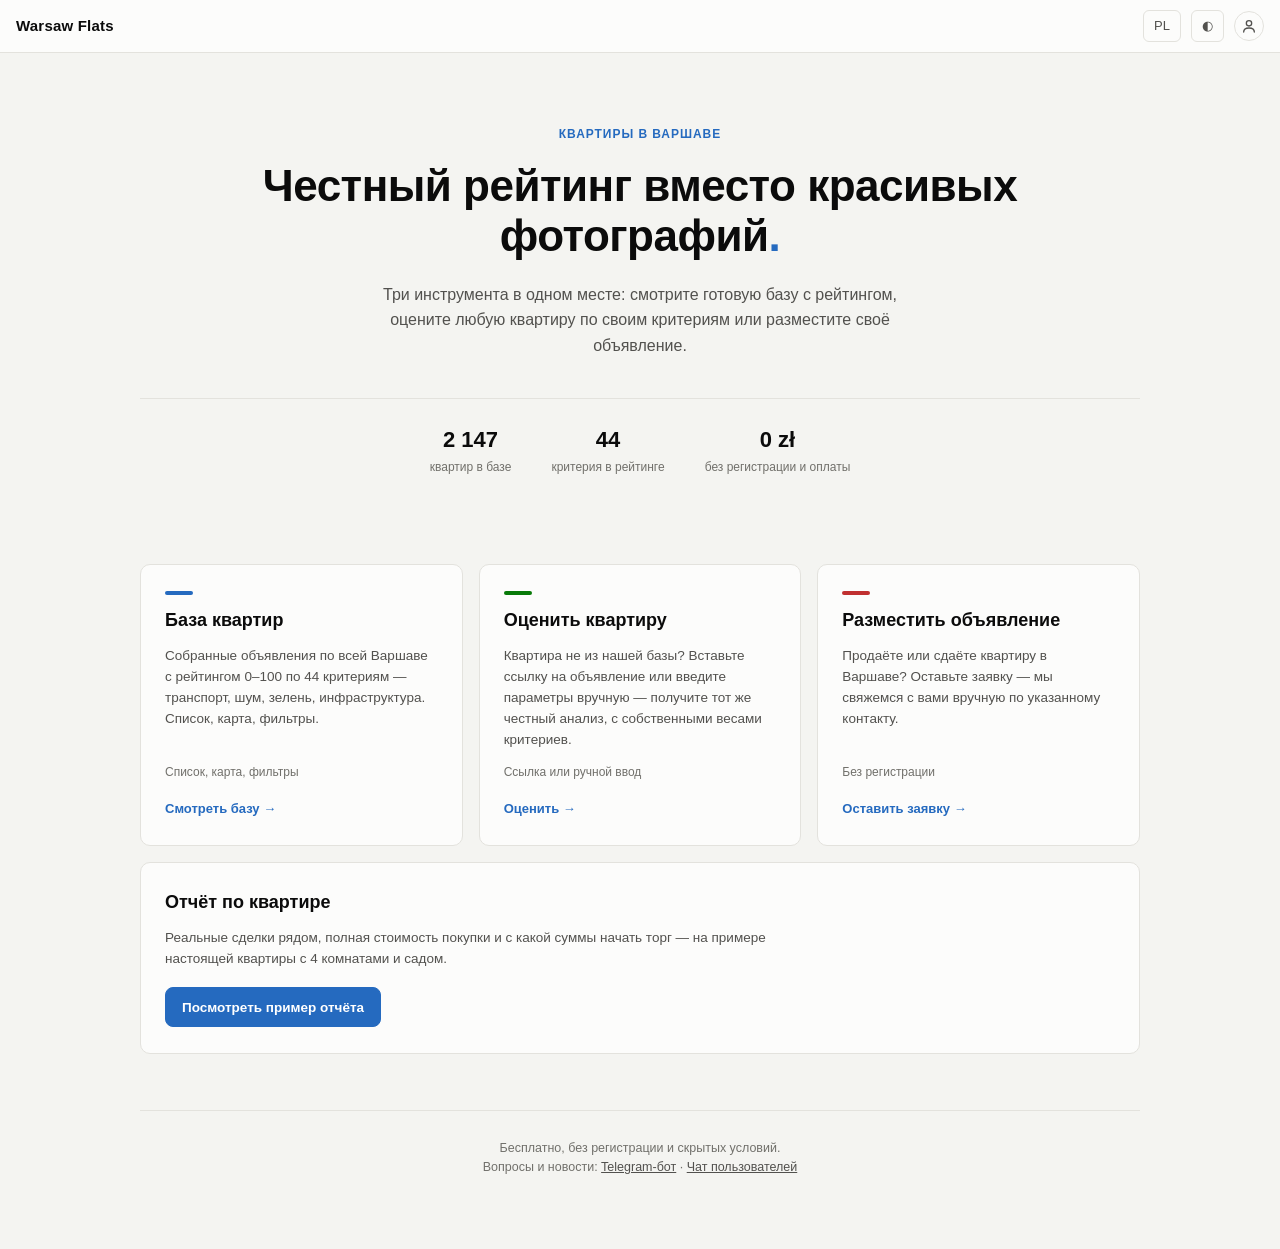
==== commit 511b71ad: "Update site 2026-11-14 15:39" ====
--- a/index.html
+++ b/index.html
@@ -8,8 +8,8 @@
 <meta name="referrer" content="strict-origin-when-cross-origin">
 <meta name="description" content="Warsaw Flats — база квартир в Варшаве с честным рейтингом, оценка любой квартиры по ссылке, размещение своего объявления.">
 <title>Warsaw Flats</title>
-<link rel="stylesheet" href="app.css?v=202611072010">
-<link rel="stylesheet" href="ds.css?v=202611072010">
+<link rel="stylesheet" href="app.css?v=202611141539">
+<link rel="stylesheet" href="ds.css?v=202611141539">
 <style>
   /* Та же поправка, что у market.html/valuate.html/list-apartment.html:
      app.css держит html,body{height:100%}+body{display:flex;column} под
@@ -200,7 +200,7 @@
 
 </div>
 
-<script src="homepage.js?v=202611072010" type="module"></script>
+<script src="homepage.js?v=202611141539" type="module"></script>
 
 </body>
 </html>
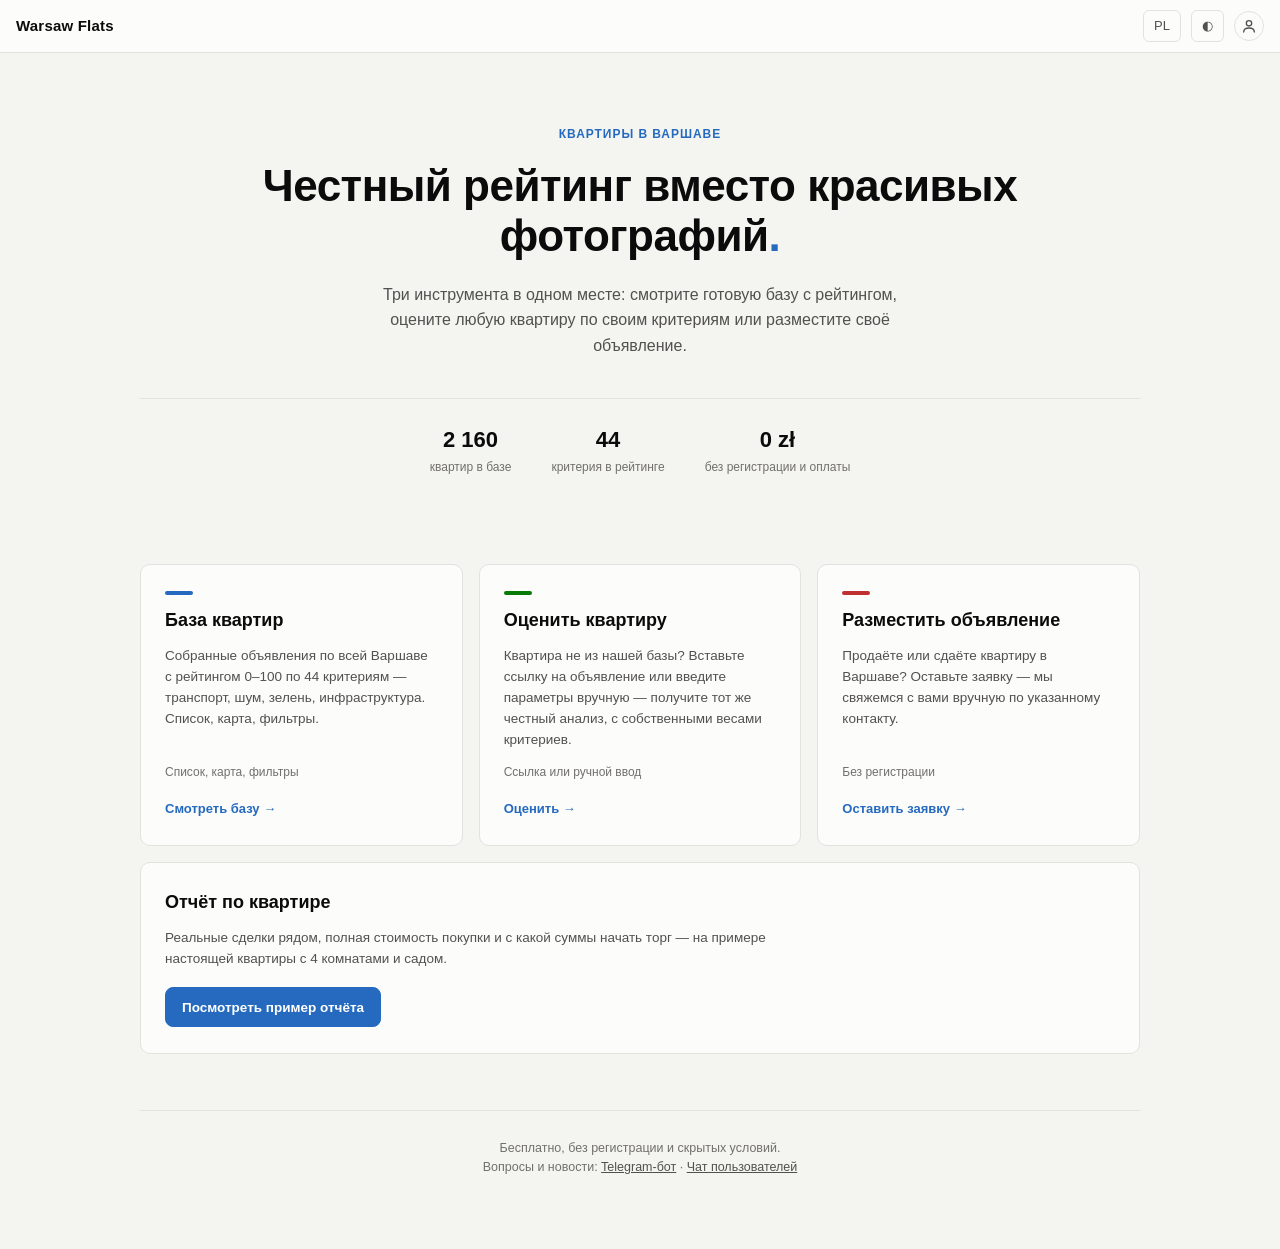
==== commit 0a16689b: "Update site 2026-11-21 22:09" ====
--- a/index.html
+++ b/index.html
@@ -8,8 +8,8 @@
 <meta name="referrer" content="strict-origin-when-cross-origin">
 <meta name="description" content="Warsaw Flats — база квартир в Варшаве с честным рейтингом, оценка любой квартиры по ссылке, размещение своего объявления.">
 <title>Warsaw Flats</title>
-<link rel="stylesheet" href="app.css?v=202611141539">
-<link rel="stylesheet" href="ds.css?v=202611141539">
+<link rel="stylesheet" href="app.css?v=202611212209">
+<link rel="stylesheet" href="ds.css?v=202611212209">
 <style>
   /* Та же поправка, что у market.html/valuate.html/list-apartment.html:
      app.css держит html,body{height:100%}+body{display:flex;column} под
@@ -200,7 +200,7 @@
 
 </div>
 
-<script src="homepage.js?v=202611141539" type="module"></script>
+<script src="homepage.js?v=202611212209" type="module"></script>
 
 </body>
 </html>
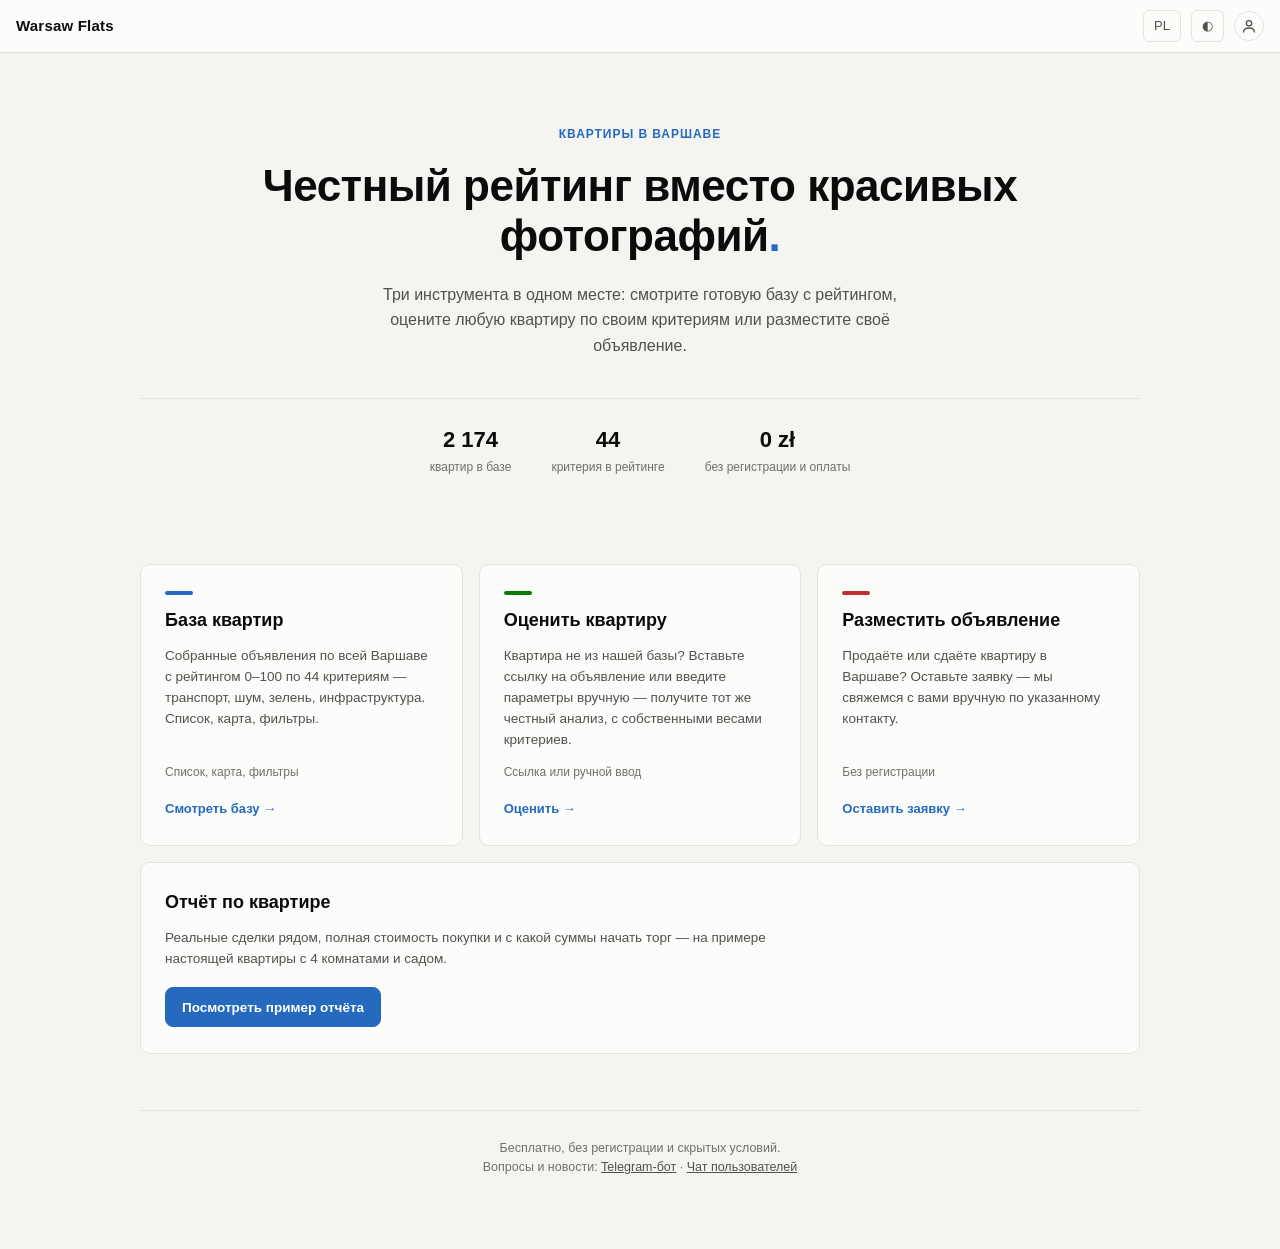
==== commit 0ff86943: "Update site 2026-11-28 15:39" ====
--- a/index.html
+++ b/index.html
@@ -8,8 +8,8 @@
 <meta name="referrer" content="strict-origin-when-cross-origin">
 <meta name="description" content="Warsaw Flats — база квартир в Варшаве с честным рейтингом, оценка любой квартиры по ссылке, размещение своего объявления.">
 <title>Warsaw Flats</title>
-<link rel="stylesheet" href="app.css?v=202611212209">
-<link rel="stylesheet" href="ds.css?v=202611212209">
+<link rel="stylesheet" href="app.css?v=202611281539">
+<link rel="stylesheet" href="ds.css?v=202611281539">
 <style>
   /* Та же поправка, что у market.html/valuate.html/list-apartment.html:
      app.css держит html,body{height:100%}+body{display:flex;column} под
@@ -200,7 +200,7 @@
 
 </div>
 
-<script src="homepage.js?v=202611212209" type="module"></script>
+<script src="homepage.js?v=202611281539" type="module"></script>
 
 </body>
 </html>
